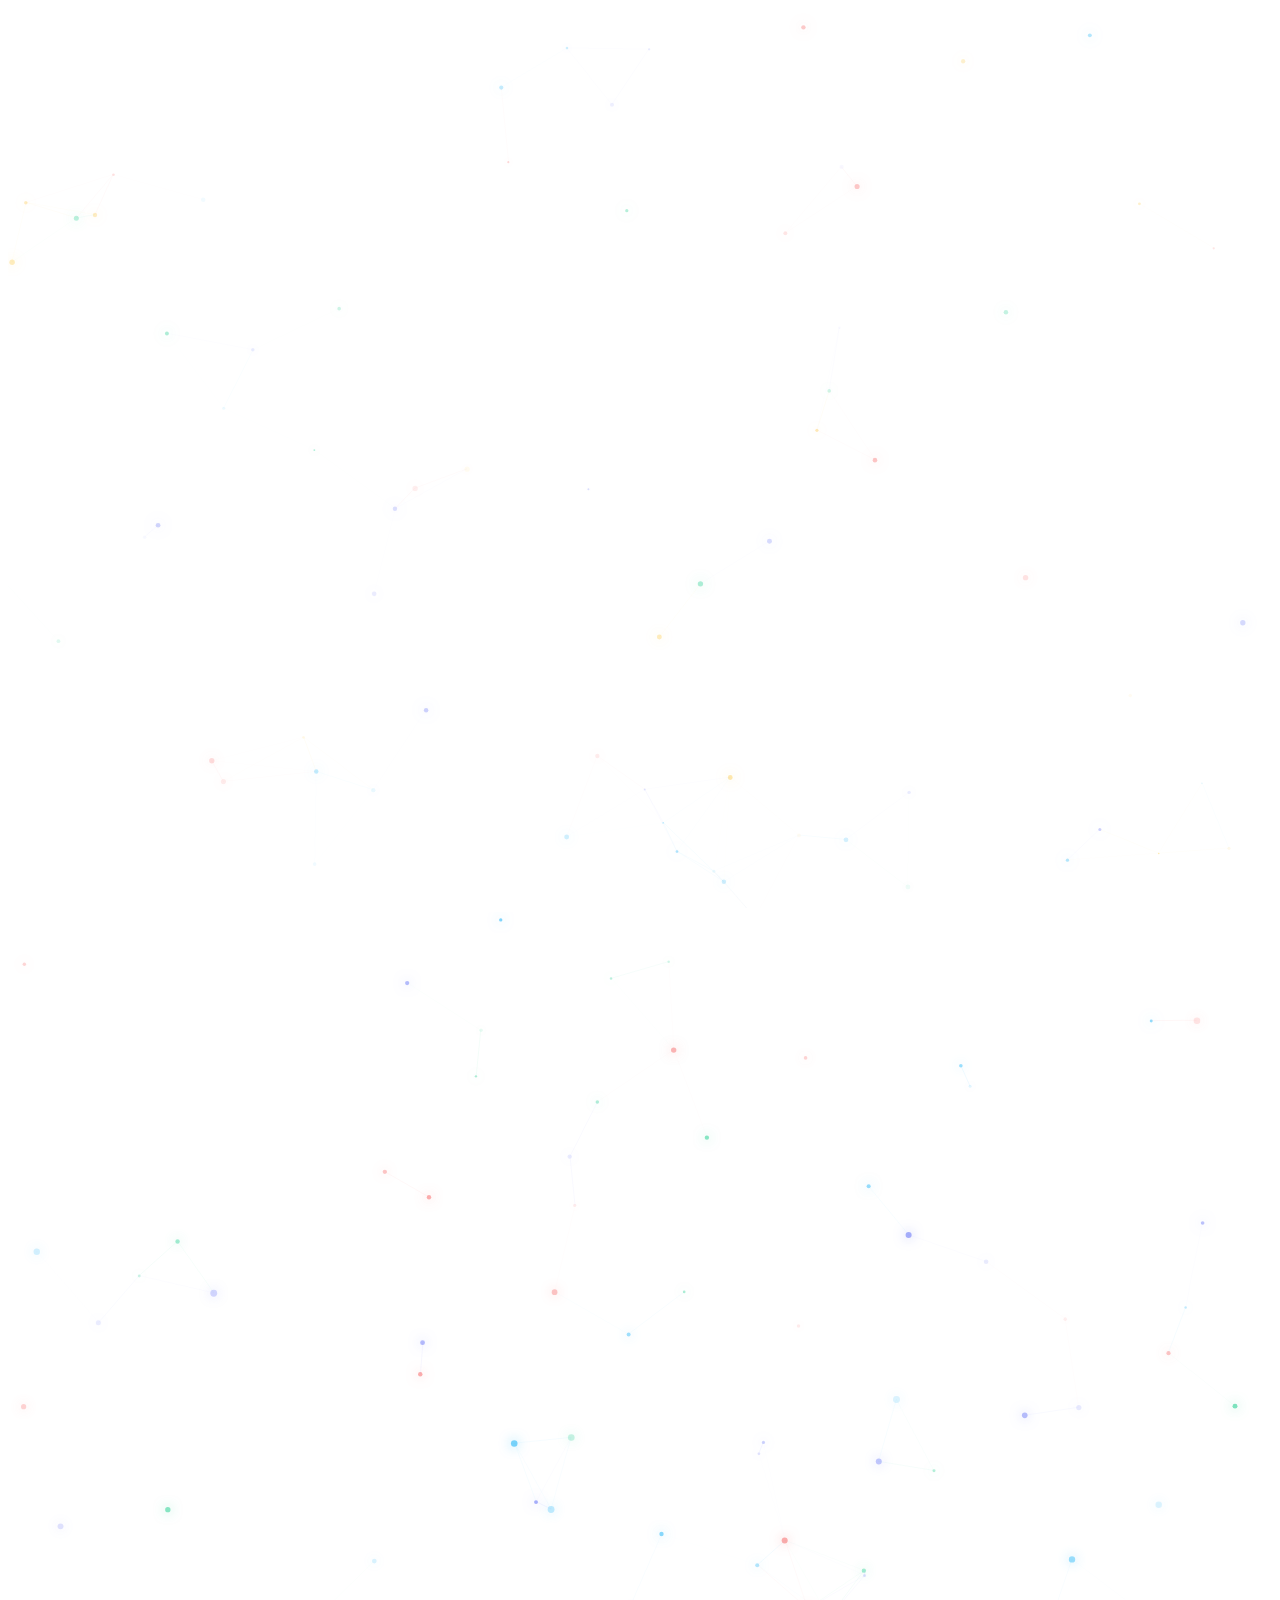
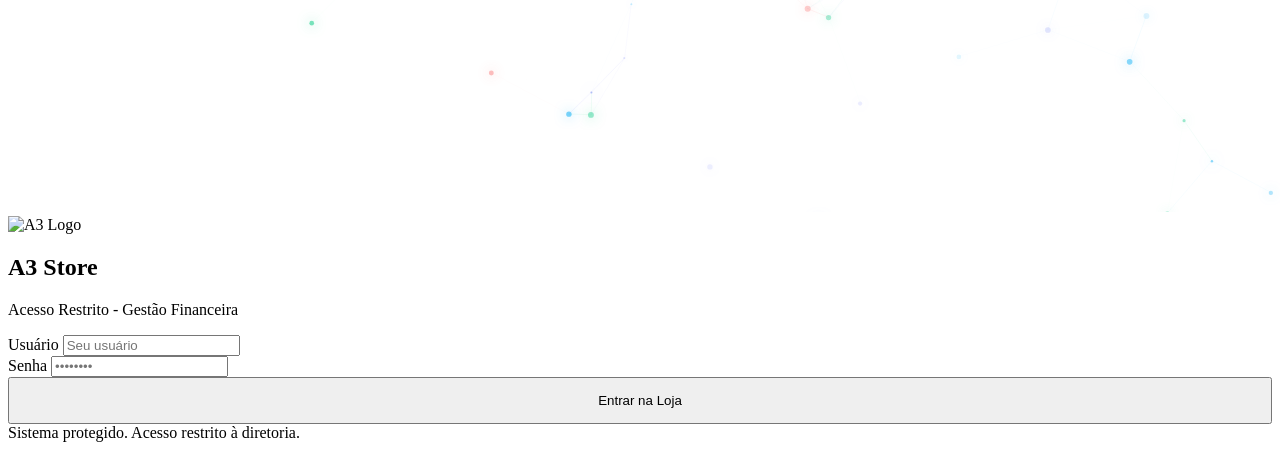
==== src/main/resources/static/index.html @ 86227723 "Melhorias V1" ====
<!DOCTYPE html>
<html lang="pt-BR">

<head>
  <meta charset="UTF-8">
  <meta name="viewport" content="width=device-width, initial-scale=1.0">
  <title>Gestão Financeira - A3</title>
  <meta name="description" content="Sistema de gestão financeira, relatórios e visão de infraestrutura">
  <link rel="stylesheet" href="/style.css?v=20260415-6">
  <link rel="icon"
    href="data:image/svg+xml,%3Csvg xmlns='http://www.w3.org/2000/svg' viewBox='0 0 32 32'%3E%3Crect width='32' height='32' rx='8' fill='%236366f1'/%3E%3Ctext x='16' y='21' font-size='13' text-anchor='middle' fill='white' font-family='Arial'%3EA3%3C/text%3E%3C/svg%3E">
  <script src="https://cdn.jsdelivr.net/npm/chart.js"></script>
</head>

<body>

  <!-- Canvas de fundo global - aparece em TODAS as telas -->
  <canvas id="global-bg-canvas"></canvas>

  <script>
    if (sessionStorage.getItem('authA3') !== 'true') {
      document.write('<style>#secure-app { display: none !important; }</style>');
    } else {
      document.write('<style>#login-screen { display: none !important; }</style>');
    }
  </script>

  <!-- TELA DE LOGIN DA LOJA -->
  <div class="login-wrapper" id="login-screen">
    <canvas id="login-bg-canvas"></canvas>
    <div class="login-card">
      <div class="login-logo">
        <img src="/logo.png" class="logo-img-large" alt="A3 Logo">
        <h2>A3 Store</h2>
        <p>Acesso Restrito - Gestão Financeira</p>
      </div>

      <form class="login-form" onsubmit="event.preventDefault(); handleLogin();">
        <div class="form-group">
          <label class="form-label">Usuário</label>
          <input type="text" id="login-user" class="form-input" placeholder="Seu usuário" required>
        </div>
        <div class="form-group">
          <label class="form-label">Senha</label>
          <input type="password" id="login-pass" class="form-input" placeholder="••••••••" required>
        </div>
        <div class="login-error" id="login-error"
          style="display:none; color: var(--accent-danger); font-size: 13px; font-weight: 600; text-align: center; margin-bottom: 16px;">
          Credenciais inválidas! Verifique os dados de acesso.
        </div>
        <button type="submit" class="btn btn-primary"
          style="width: 100%; justify-content: center; padding: 14px;">Entrar na Loja</button>
      </form>

      <div class="login-footer">Sistema protegido. Acesso restrito à diretoria.</div>
    </div>
  </div>

  <script>
    (function () {
      const canvas = document.getElementById('login-bg-canvas');
      if (!canvas) return;
      const ctx = canvas.getContext('2d');
      let W, H, particles = [], animId;

      function resize() {
        W = canvas.width = window.innerWidth;
        H = canvas.height = window.innerHeight;
      }

      const COLORS = ['#38BDF8', '#818CF8', '#34D399', '#F87171'];
      const COUNT = 80;

      function rand(min, max) { return Math.random() * (max - min) + min; }

      function createParticle() {
        return {
          x: rand(0, W), y: rand(0, H),
          r: rand(1, 3.5),
          vx: rand(-0.4, 0.4), vy: rand(-0.5, -0.1),
          alpha: rand(0.1, 0.7),
          color: COLORS[Math.floor(Math.random() * COLORS.length)]
        };
      }

      function init() {
        resize();
        particles = Array.from({ length: COUNT }, createParticle);
      }

      function draw() {
        ctx.clearRect(0, 0, W, H);
        particles.forEach(p => {
          ctx.save();
          ctx.globalAlpha = p.alpha;
          ctx.fillStyle = p.color;
          ctx.shadowBlur = 12;
          ctx.shadowColor = p.color;
          ctx.beginPath();
          ctx.arc(p.x, p.y, p.r, 0, Math.PI * 2);
          ctx.fill();
          ctx.restore();

          p.x += p.vx;
          p.y += p.vy;

          // Wrap around
          if (p.y < -10) { p.y = H + 10; p.x = rand(0, W); }
          if (p.x < -10) p.x = W + 10;
          if (p.x > W + 10) p.x = -10;
        });

        // Draw subtle connecting lines between close particles
        for (let i = 0; i < particles.length; i++) {
          for (let j = i + 1; j < particles.length; j++) {
            const dx = particles[i].x - particles[j].x;
            const dy = particles[i].y - particles[j].y;
            const dist = Math.sqrt(dx * dx + dy * dy);
            if (dist < 110) {
              ctx.save();
              ctx.globalAlpha = (1 - dist / 110) * 0.12;
              ctx.strokeStyle = particles[i].color;
              ctx.lineWidth = 0.8;
              ctx.beginPath();
              ctx.moveTo(particles[i].x, particles[i].y);
              ctx.lineTo(particles[j].x, particles[j].y);
              ctx.stroke();
              ctx.restore();
            }
          }
        }

        animId = requestAnimationFrame(draw);
      }

      init();
      draw();
      window.addEventListener('resize', () => { resize(); });

      // Stop animation when login screen hides
      window.addEventListener('authSuccess', () => cancelAnimationFrame(animId));
    })();
  </script>

  <div id="secure-app">
    <div class="app-layout">
      <header class="top-nav" id="sidebar">
        <div class="nav-container">
          <div class="top-brand">
            <img src="/logo.png" class="logo-img" alt="A3 Logo">
            <div class="brand-text">
              <div class="logo-text">Gestão Financeira</div>
              <div class="logo-sub">Painel Executivo</div>
            </div>
          </div>

          <nav class="top-menu">
            <div class="nav-item active" data-page="dashboard" onclick="navigateTo('dashboard')">
              Dashboard
            </div>
            <div class="nav-item" data-page="produtos" onclick="navigateTo('produtos')">
              Produtos
            </div>
            <div class="nav-item" data-page="movimentacoes" onclick="navigateTo('movimentacoes')">
              Movimentações
            </div>
            <div class="nav-item" data-page="relatorios" onclick="navigateTo('relatorios')">
              Relatórios
            </div>
            <div class="nav-item" data-page="historico" onclick="navigateTo('historico')">
              Histórico
            </div>
            <div class="nav-item" id="nav-usuarios" data-page="usuarios" onclick="navigateTo('usuarios')"
              style="display: none;">
              Usuários
            </div>
            <div class="nav-item" data-page="infraestrutura" onclick="navigateTo('infraestrutura')">
              Ferramentas do Desenvolvedor
            </div>
          </nav>

          <div class="top-actions">
            <div id="status-indicator" onclick="checkSystemHealth()" title="Conectado">
              <div class="status-pulse" id="status-dot"></div>
            </div>
            <span class="badge badge-neutral" id="current-user-badge" style="display:none;"></span>
            <button class="btn btn-ghost btn-sm" onclick="handleLogout()" title="Sair do Sistema"
              style="font-size: 14px; font-weight: 600; padding: 6px 14px;">Sair</button>
            <button class="mobile-menu-btn" id="mobile-menu-btn" onclick="toggleSidebar()">
              &#9776;
            </button>
          </div>
        </div>
      </header>

      <div class="sidebar-backdrop" id="sidebar-backdrop" onclick="closeSidebar()"></div>

      <main class="main-content">

        <section class="page active" id="page-dashboard">
          <div class="page-header">
            <div>
              <h1 class="page-title">Dashboard</h1>
              <p class="page-subtitle">Visão geral do sistema financeiro</p>
            </div>
            <button class="btn btn-ghost" onclick="loadDashboard()">Atualizar</button>
          </div>

          <div class="kpi-grid" id="kpi-grid">
            <div class="loading-overlay">
              <div class="spinner"></div> Carregando resumo...
            </div>
          </div>

          <div class="chart-container-row">
            <div class="chart-card line-chart-card">
              <h3>Evolução Financeira</h3>
              <div class="canvas-wrapper clickable">
                <canvas id="financialChart"></canvas>
              </div>
            </div>
            <div class="chart-card doughnut-chart-card">
              <h3>Balanço Atual</h3>
              <div class="canvas-wrapper clickable">
                <canvas id="balanceChart"></canvas>
              </div>
            </div>
          </div>
        </section>

        <section class="page" id="page-produtos">
          <div class="page-header">
            <div>
              <h1 class="page-title">Produtos</h1>
              <p class="page-subtitle">Gerencie seu catálogo de produtos</p>
            </div>
            <button class="btn btn-primary" id="btn-novo-produto" onclick="openProdutoModal()">Novo Produto</button>
          </div>

          <div class="card">
            <div class="card-header">
              <span class="card-title">Lista de Produtos</span>
              <span id="produtos-count" class="badge badge-neutral">0 itens</span>
            </div>
            <div class="table-wrapper">
              <table>
                <thead>
                  <tr>
                    <th>ID</th>
                    <th>Nome</th>
                    <th>Categoria</th>
                    <th>Custo</th>
                    <th>Preço</th>
                    <th>Estoque</th>
                    <th>Status</th>
                    <th style="text-align:right">Ações</th>
                  </tr>
                </thead>
                <tbody id="produtos-tbody">
                  <tr>
                    <td colspan="8">
                      <div class="loading-overlay">
                        <div class="spinner"></div> Carregando...
                      </div>
                    </td>
                  </tr>
                </tbody>
              </table>
            </div>
          </div>
        </section>

        <section class="page" id="page-movimentacoes">
          <div class="page-header">
            <div>
              <h1 class="page-title">Movimentações Financeiras</h1>
              <p class="page-subtitle">Controle de entradas e saídas.</p>
            </div>
            <button class="btn btn-primary" id="btn-nova-movimentacao" onclick="openMovimentacaoModal()">Nova
              Movimentação</button>
          </div>

          <div class="card">
            <div class="card-header">
              <span class="card-title">Feed de Movimentações</span>
              <span id="movimentacoes-count" class="badge badge-neutral" style="margin-left: auto;">0 itens</span>
            </div>
            <div class="card-body" style="padding: 24px;">
              <div class="timeline" id="movimentacoes-tbody">
                <div class="loading-overlay">
                  <div class="spinner"></div> Carregando...
                </div>
              </div>
            </div>
          </div>
        </section>

        <section class="page" id="page-relatorios">
          <div class="page-header">
            <div>
              <h1 class="page-title">Relatórios</h1>
              <p class="page-subtitle">Análises financeiras e de produtos</p>
            </div>
          </div>

          <div class="report-section">
            <div class="filter-bar">
              <div class="form-group">
                <label class="form-label">Data Início</label>
                <input type="date" id="rel-data-inicio" class="form-input">
              </div>
              <div class="form-group">
                <label class="form-label">Data Fim</label>
                <input type="date" id="rel-data-fim" class="form-input">
              </div>
              <button class="btn btn-primary" onclick="loadRelatorioFinanceiro()">Gerar Relatório Financeiro</button>
            </div>

            <div id="relatorio-financeiro-content"></div>
          </div>

          <div class="report-section">
            <div class="card">
              <div class="card-header">
                <span class="card-title">Relatório de Produtos</span>
                <button class="btn btn-ghost btn-sm" onclick="loadRelatorioProdutos()">Atualizar</button>
              </div>
              <div class="card-body" id="relatorio-produtos-content">
                <div class="loading-overlay">
                  <div class="spinner"></div> Clique em atualizar para gerar
                </div>
              </div>
            </div>
          </div>
        </section>

        <section class="page" id="page-historico">
          <div class="page-header">
            <div>
              <h1 class="page-title">Histórico &amp; Logs</h1>
              <p class="page-subtitle">Rastreabilidade de ações e erros do sistema</p>
            </div>
            <button class="btn btn-ghost" onclick="loadHistorico()">Atualizar</button>
          </div>

          <div class="tabs-container" style="margin-bottom: 20px; display: flex; gap: 10px;">
            <button class="btn btn-primary" id="btn-tab-timeline" onclick="switchHistoricoTab('timeline')">Timeline de
              Movimentações</button>
            <button class="btn btn-ghost" id="btn-tab-logs" onclick="switchHistoricoTab('logs')">Console de
              Logs</button>
          </div>

          <div id="view-timeline" class="card" style="display: block;">
            <div class="card-header">
              <span class="card-title">Linha do Tempo</span>
              <button class="btn btn-ghost btn-sm" onclick="clearTimeline()">Limpar Timeline</button>
            </div>
            <div class="card-body">
              <div class="timeline" id="historico-timeline">
                <div class="loading-overlay">
                  <div class="spinner"></div> Carregando histórico...
                </div>
              </div>
            </div>
          </div>

          <div id="view-logs" class="card" style="display: none;">
            <div class="card-header">
              <span class="card-title">Monitoramento de Erros</span>
              <button class="btn btn-ghost btn-sm" onclick="clearLogs()">Limpar Console</button>
            </div>
            <div class="card-body" style="padding: 0;">
              <div class="log-console" id="log-console">
                <div class="log-entry info">Sistema iniciado... Monitorando erros.</div>
              </div>
            </div>
          </div>
        </section>

        <section class="page" id="page-usuarios">
          <div class="page-header">
            <div>
              <h1 class="page-title">Usuários</h1>
              <p class="page-subtitle">Crie acessos e ajuste permissões do sistema</p>
            </div>
            <button class="btn btn-primary" id="btn-novo-usuario" onclick="openUsuarioModal()">Novo Usuário</button>
          </div>

          <div class="card">
            <div class="card-header">
              <span class="card-title">Usuários do Sistema</span>
              <span id="usuarios-count" class="badge badge-neutral">0 itens</span>
            </div>
            <div class="table-wrapper">
              <table>
                <thead>
                  <tr>
                    <th>ID</th>
                    <th>Nome</th>
                    <th>Username</th>
                    <th>Perfil</th>
                    <th>Status</th>
                    <th>Criado em</th>
                    <th style="text-align:right">Ações</th>
                  </tr>
                </thead>
                <tbody id="usuarios-tbody">
                  <tr>
                    <td colspan="7">
                      <div class="loading-overlay">
                        <div class="spinner"></div> Carregando...
                      </div>
                    </td>
                  </tr>
                </tbody>
              </table>
            </div>
          </div>
        </section>

        <section class="page" id="page-infraestrutura">
          <div class="page-header">
            <div>
              <h1 class="page-title">Ferramentas do Desenvolvedor</h1>
              <p class="page-subtitle">Stack da aplicação, conexões, banco e endpoints publicados</p>
            </div>
            <button class="btn btn-ghost" onclick="loadInfraestrutura()">Atualizar</button>
          </div>

          <div id="infraestrutura-content">
            <div class="loading-overlay">
              <div class="spinner"></div> Carregando infraestrutura...
            </div>
          </div>
        </section>
      </main>
    </div>

    <div class="modal-overlay" id="modal-overlay" onclick="closeModal(event)">
      <div class="modal" onclick="event.stopPropagation()">
        <div class="modal-header">
          <h2 class="modal-title" id="modal-title">Modal</h2>
          <button class="modal-close" onclick="closeModal()">&times;</button>
        </div>
        <div class="modal-body" id="modal-body"></div>
        <div class="modal-footer" id="modal-footer"></div>
      </div>
    </div>

    <div class="toast-container" id="toast-container"></div>

  </div> <!-- Fechamento da secure-app -->

  <script src="/app.js?v=20260415-4"></script>
  <script>
    (function () {
      const canvas = document.getElementById('global-bg-canvas');
      if (!canvas) return;
      const ctx = canvas.getContext('2d');
      let W, H, particles = [];

      function resize() {
        W = canvas.width = window.innerWidth;
        H = canvas.height = window.innerHeight;
      }

      const COLORS = ['#38BDF8', '#818CF8', '#34D399', '#F87171', '#FBBF24'];
      const COUNT = 70;
      function rand(a, b) { return Math.random() * (b - a) + a; }

      function createParticle() {
        return {
          x: rand(0, W), y: rand(0, H),
          r: rand(0.8, 2.8),
          vx: rand(-0.3, 0.3), vy: rand(-0.4, -0.1),
          alpha: rand(0.05, 0.4),
          color: COLORS[Math.floor(Math.random() * COLORS.length)]
        };
      }

      function draw() {
        ctx.clearRect(0, 0, W, H);
        particles.forEach(p => {
          ctx.save();
          ctx.globalAlpha = p.alpha;
          ctx.fillStyle = p.color;
          ctx.shadowBlur = 14;
          ctx.shadowColor = p.color;
          ctx.beginPath();
          ctx.arc(p.x, p.y, p.r, 0, Math.PI * 2);
          ctx.fill();
          ctx.restore();

          p.x += p.vx; p.y += p.vy;
          if (p.y < -10) { p.y = H + 10; p.x = rand(0, W); }
          if (p.x < -10) p.x = W + 10;
          if (p.x > W + 10) p.x = -10;
        });

        for (let i = 0; i < particles.length; i++) {
          for (let j = i + 1; j < particles.length; j++) {
            const dx = particles[i].x - particles[j].x;
            const dy = particles[i].y - particles[j].y;
            const d = Math.sqrt(dx * dx + dy * dy);
            if (d < 120) {
              ctx.save();
              ctx.globalAlpha = (1 - d / 120) * 0.08;
              ctx.strokeStyle = particles[i].color;
              ctx.lineWidth = 0.7;
              ctx.beginPath();
              ctx.moveTo(particles[i].x, particles[i].y);
              ctx.lineTo(particles[j].x, particles[j].y);
              ctx.stroke();
              ctx.restore();
            }
          }
        }
        requestAnimationFrame(draw);
      }

      resize();
      particles = Array.from({ length: COUNT }, createParticle);
      draw();
      window.addEventListener('resize', resize);
    })();
  </script>
</body>

</html>
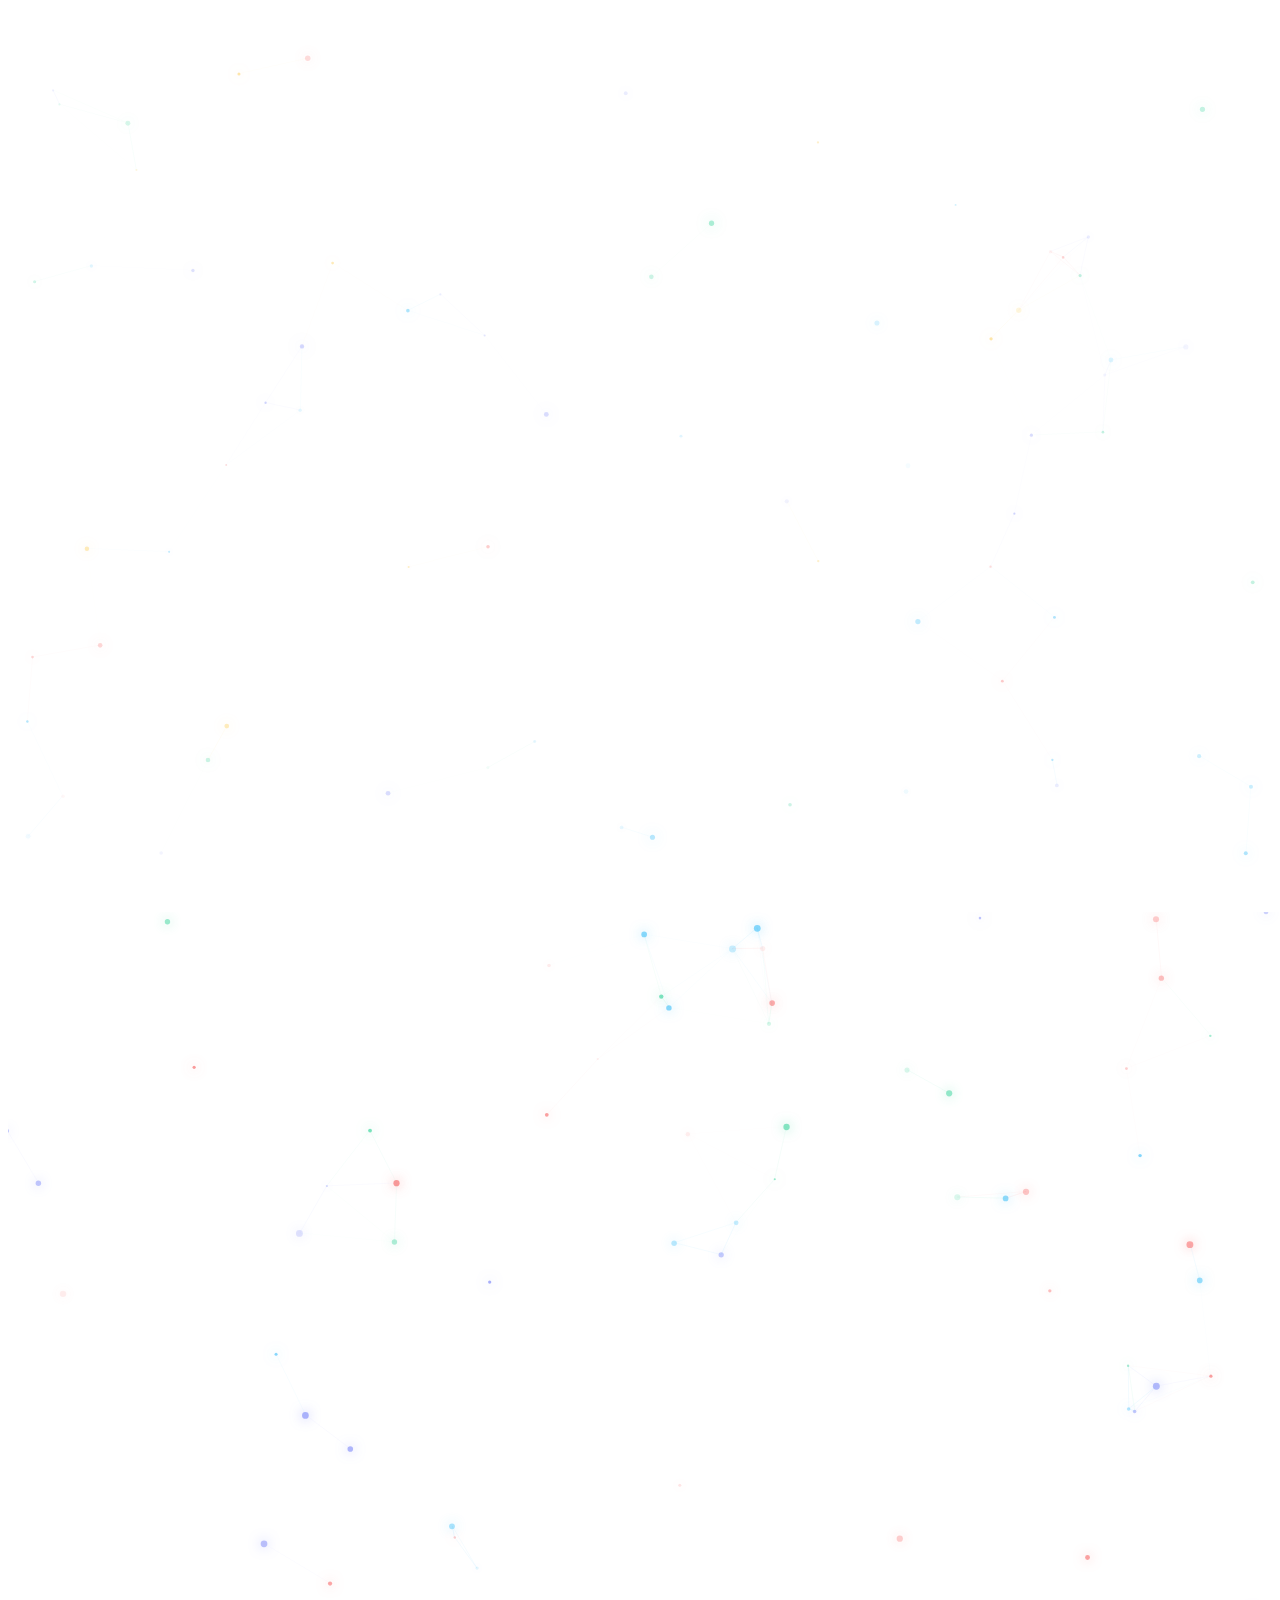
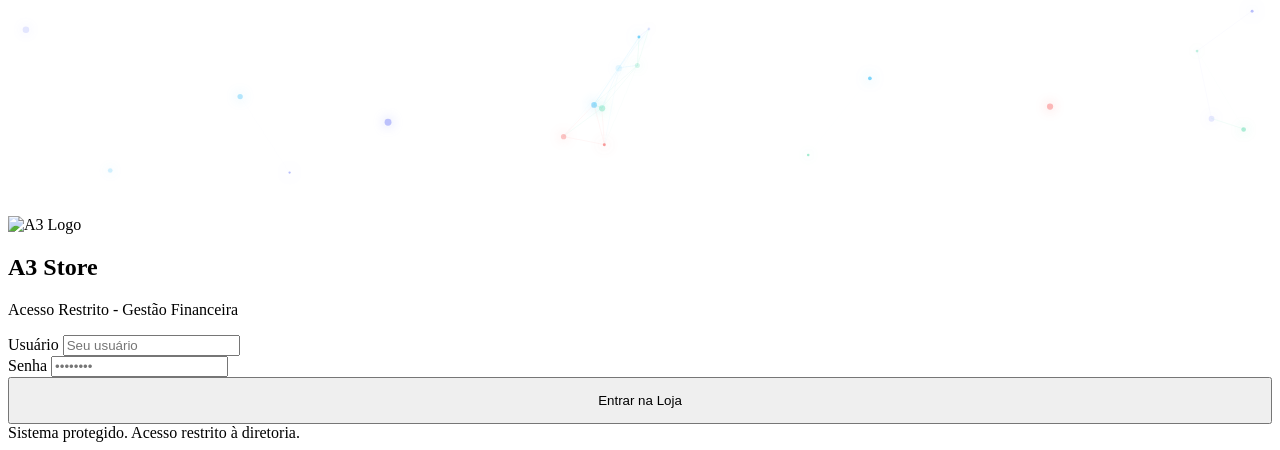
==== commit 9a73fa69: "Merge main into Autenticação-com-Supabase, prioritizing main's frontend changes" ====
--- a/src/main/resources/static/index.html
+++ b/src/main/resources/static/index.html
@@ -167,12 +167,11 @@
             <div class="nav-item" data-page="relatorios" onclick="navigateTo('relatorios')">
               Relatórios
             </div>
+            <div class="nav-item" data-page="usuarios" onclick="navigateTo('usuarios')">
+              Usuários
+            </div>
             <div class="nav-item" data-page="historico" onclick="navigateTo('historico')">
               Histórico
-            </div>
-            <div class="nav-item" id="nav-usuarios" data-page="usuarios" onclick="navigateTo('usuarios')"
-              style="display: none;">
-              Usuários
             </div>
             <div class="nav-item" data-page="infraestrutura" onclick="navigateTo('infraestrutura')">
               Ferramentas do Desenvolvedor
@@ -183,7 +182,6 @@
             <div id="status-indicator" onclick="checkSystemHealth()" title="Conectado">
               <div class="status-pulse" id="status-dot"></div>
             </div>
-            <span class="badge badge-neutral" id="current-user-badge" style="display:none;"></span>
             <button class="btn btn-ghost btn-sm" onclick="handleLogout()" title="Sair do Sistema"
               style="font-size: 14px; font-weight: 600; padding: 6px 14px;">Sair</button>
             <button class="mobile-menu-btn" id="mobile-menu-btn" onclick="toggleSidebar()">
@@ -234,7 +232,7 @@
               <h1 class="page-title">Produtos</h1>
               <p class="page-subtitle">Gerencie seu catálogo de produtos</p>
             </div>
-            <button class="btn btn-primary" id="btn-novo-produto" onclick="openProdutoModal()">Novo Produto</button>
+            <button class="btn btn-primary" onclick="openProdutoModal()">Novo Produto</button>
           </div>
 
           <div class="card">
@@ -276,8 +274,7 @@
               <h1 class="page-title">Movimentações Financeiras</h1>
               <p class="page-subtitle">Controle de entradas e saídas.</p>
             </div>
-            <button class="btn btn-primary" id="btn-nova-movimentacao" onclick="openMovimentacaoModal()">Nova
-              Movimentação</button>
+            <button class="btn btn-primary" onclick="openMovimentacaoModal()">Nova Movimentação</button>
           </div>
 
           <div class="card">
@@ -334,6 +331,60 @@
           </div>
         </section>
 
+        <section class="page" id="page-usuarios">
+  <div class="page-header">
+    <div>
+      <h1 class="page-title">Usuários</h1>
+      <p class="page-subtitle">Cadastro e gerenciamento de funcionários (somente admin)</p>
+    </div>
+    <button class="btn btn-ghost" onclick="loadUsuarios()">Atualizar</button>
+  </div>
+
+  <div class="grid-2">
+    <div class="card">
+      <div class="card-header">
+        <div class="card-title">Criar novo usuário</div>
+        <div class="card-subtitle">Apenas funcionários (sem acesso a Infraestrutura e Histórico)</div>
+      </div>
+
+      <form class="form" onsubmit="event.preventDefault(); handleCreateUser();">
+        <div class="form-row">
+          <div class="form-group">
+            <label class="form-label">Usuário</label>
+            <input class="form-input" id="new-user-username" type="text" placeholder="ex: funcionario02" required>
+          </div>
+          <div class="form-group">
+            <label class="form-label">Senha</label>
+            <input class="form-input" id="new-user-password" type="password" placeholder="••••••••" required>
+          </div>
+        </div>
+
+        <div class="form-group">
+          <label class="form-label">Nome (opcional)</label>
+          <input class="form-input" id="new-user-name" type="text" placeholder="Nome do funcionário">
+        </div>
+
+        <div class="form-actions">
+          <button type="submit" class="btn btn-primary">Criar usuário</button>
+        </div>
+      </form>
+    </div>
+
+    <div class="card">
+      <div class="card-header">
+        <div class="card-title">Lista de usuários</div>
+        <div class="card-subtitle">Usuários cadastrados no front (localStorage)</div>
+      </div>
+
+      <div id="usuarios-list" class="user-list">
+        <div class="loading-overlay">
+          <div class="spinner"></div> Carregando usuários...
+        </div>
+      </div>
+    </div>
+  </div>
+</section>
+
         <section class="page" id="page-historico">
           <div class="page-header">
             <div>
@@ -373,47 +424,6 @@
               <div class="log-console" id="log-console">
                 <div class="log-entry info">Sistema iniciado... Monitorando erros.</div>
               </div>
-            </div>
-          </div>
-        </section>
-
-        <section class="page" id="page-usuarios">
-          <div class="page-header">
-            <div>
-              <h1 class="page-title">Usuários</h1>
-              <p class="page-subtitle">Crie acessos e ajuste permissões do sistema</p>
-            </div>
-            <button class="btn btn-primary" id="btn-novo-usuario" onclick="openUsuarioModal()">Novo Usuário</button>
-          </div>
-
-          <div class="card">
-            <div class="card-header">
-              <span class="card-title">Usuários do Sistema</span>
-              <span id="usuarios-count" class="badge badge-neutral">0 itens</span>
-            </div>
-            <div class="table-wrapper">
-              <table>
-                <thead>
-                  <tr>
-                    <th>ID</th>
-                    <th>Nome</th>
-                    <th>Username</th>
-                    <th>Perfil</th>
-                    <th>Status</th>
-                    <th>Criado em</th>
-                    <th style="text-align:right">Ações</th>
-                  </tr>
-                </thead>
-                <tbody id="usuarios-tbody">
-                  <tr>
-                    <td colspan="7">
-                      <div class="loading-overlay">
-                        <div class="spinner"></div> Carregando...
-                      </div>
-                    </td>
-                  </tr>
-                </tbody>
-              </table>
             </div>
           </div>
         </section>
@@ -526,4 +536,4 @@
   </script>
 </body>
 
-</html>
+</html>
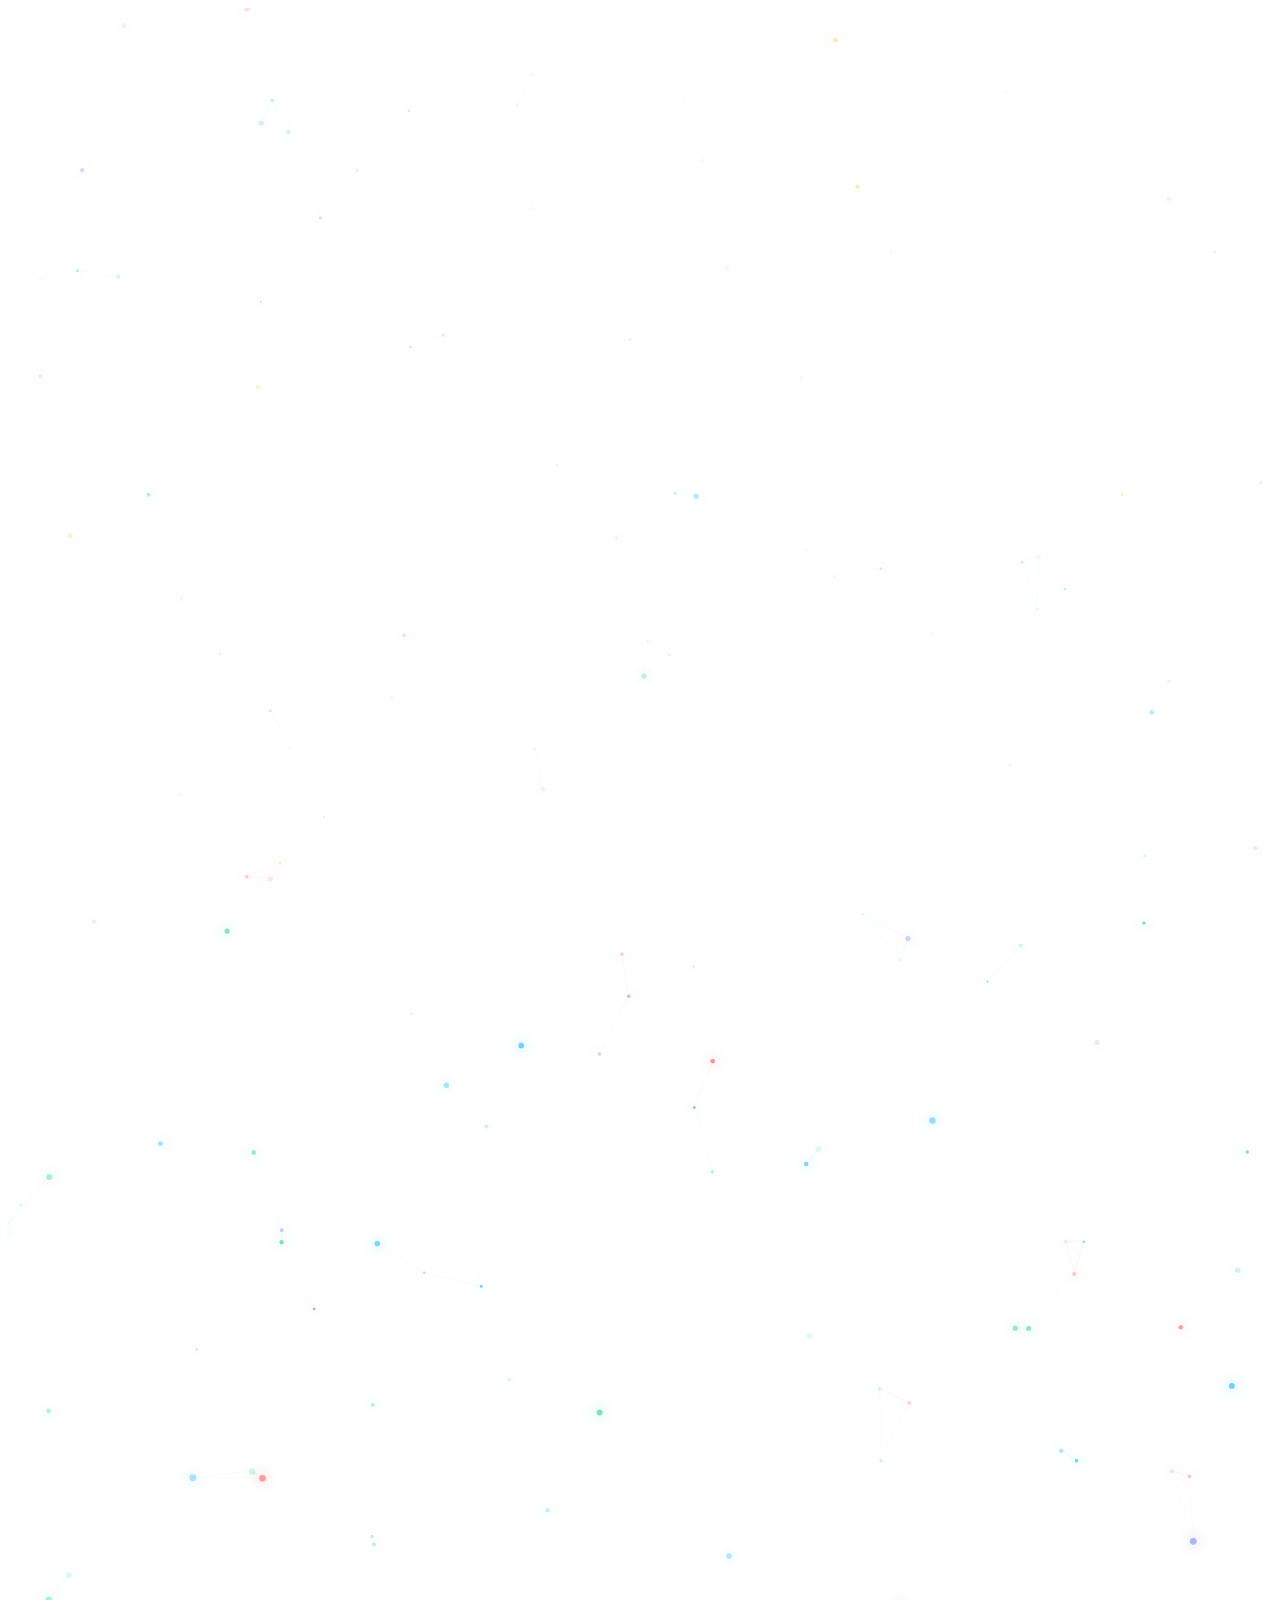
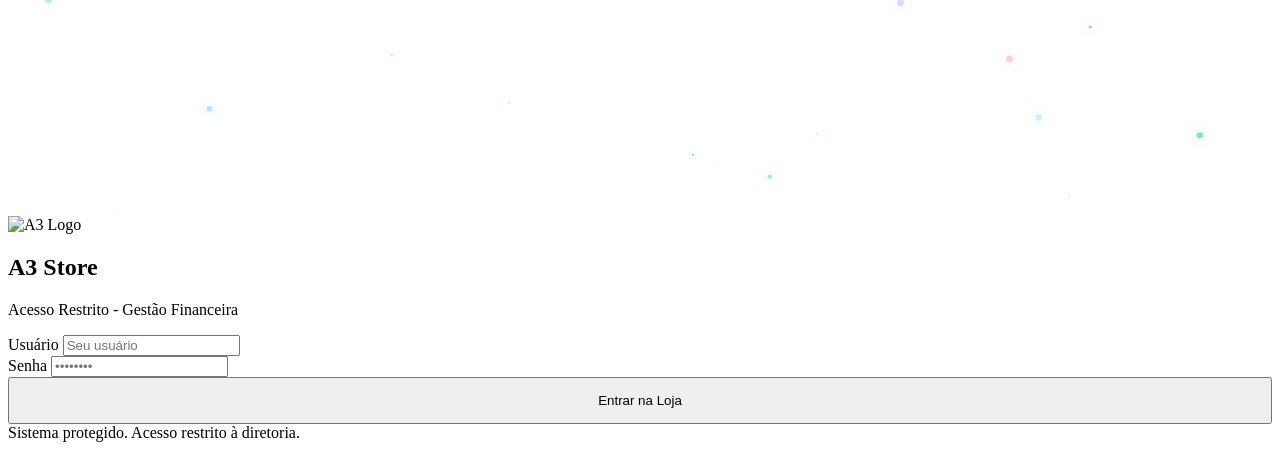
==== commit fe91197b: "Melhorias-V2" ====
--- a/src/main/resources/static/index.html
+++ b/src/main/resources/static/index.html
@@ -335,7 +335,7 @@
   <div class="page-header">
     <div>
       <h1 class="page-title">Usuários</h1>
-      <p class="page-subtitle">Cadastro e gerenciamento de funcionários (somente admin)</p>
+      <p class="page-subtitle">Cadastro e gerenciamento de usuários (somente superusuário)</p>
     </div>
     <button class="btn btn-ghost" onclick="loadUsuarios()">Atualizar</button>
   </div>
@@ -344,7 +344,7 @@
     <div class="card">
       <div class="card-header">
         <div class="card-title">Criar novo usuário</div>
-        <div class="card-subtitle">Apenas funcionários (sem acesso a Infraestrutura e Histórico)</div>
+        <div class="card-subtitle">Defina o perfil e o nível de acesso de cada usuário</div>
       </div>
 
       <form class="form" onsubmit="event.preventDefault(); handleCreateUser();">
@@ -364,6 +364,15 @@
           <input class="form-input" id="new-user-name" type="text" placeholder="Nome do funcionário">
         </div>
 
+        <div class="form-group">
+          <label class="form-label">Perfil</label>
+          <select class="form-select" id="new-user-profile" required>
+            <option value="USER">Vendedor - gerencia próprias vendas</option>
+            <option value="ADMIN">Administrador - gerencia dados</option>
+            <option value="SUPERUSER">Superusuário - gerencia usuários</option>
+          </select>
+        </div>
+
         <div class="form-actions">
           <button type="submit" class="btn btn-primary">Criar usuário</button>
         </div>
@@ -373,7 +382,7 @@
     <div class="card">
       <div class="card-header">
         <div class="card-title">Lista de usuários</div>
-        <div class="card-subtitle">Usuários cadastrados no front (localStorage)</div>
+        <div class="card-subtitle">Usuários cadastrados no banco do Supabase</div>
       </div>
 
       <div id="usuarios-list" class="user-list">
@@ -536,4 +545,4 @@
   </script>
 </body>
 
-</html>+</html>
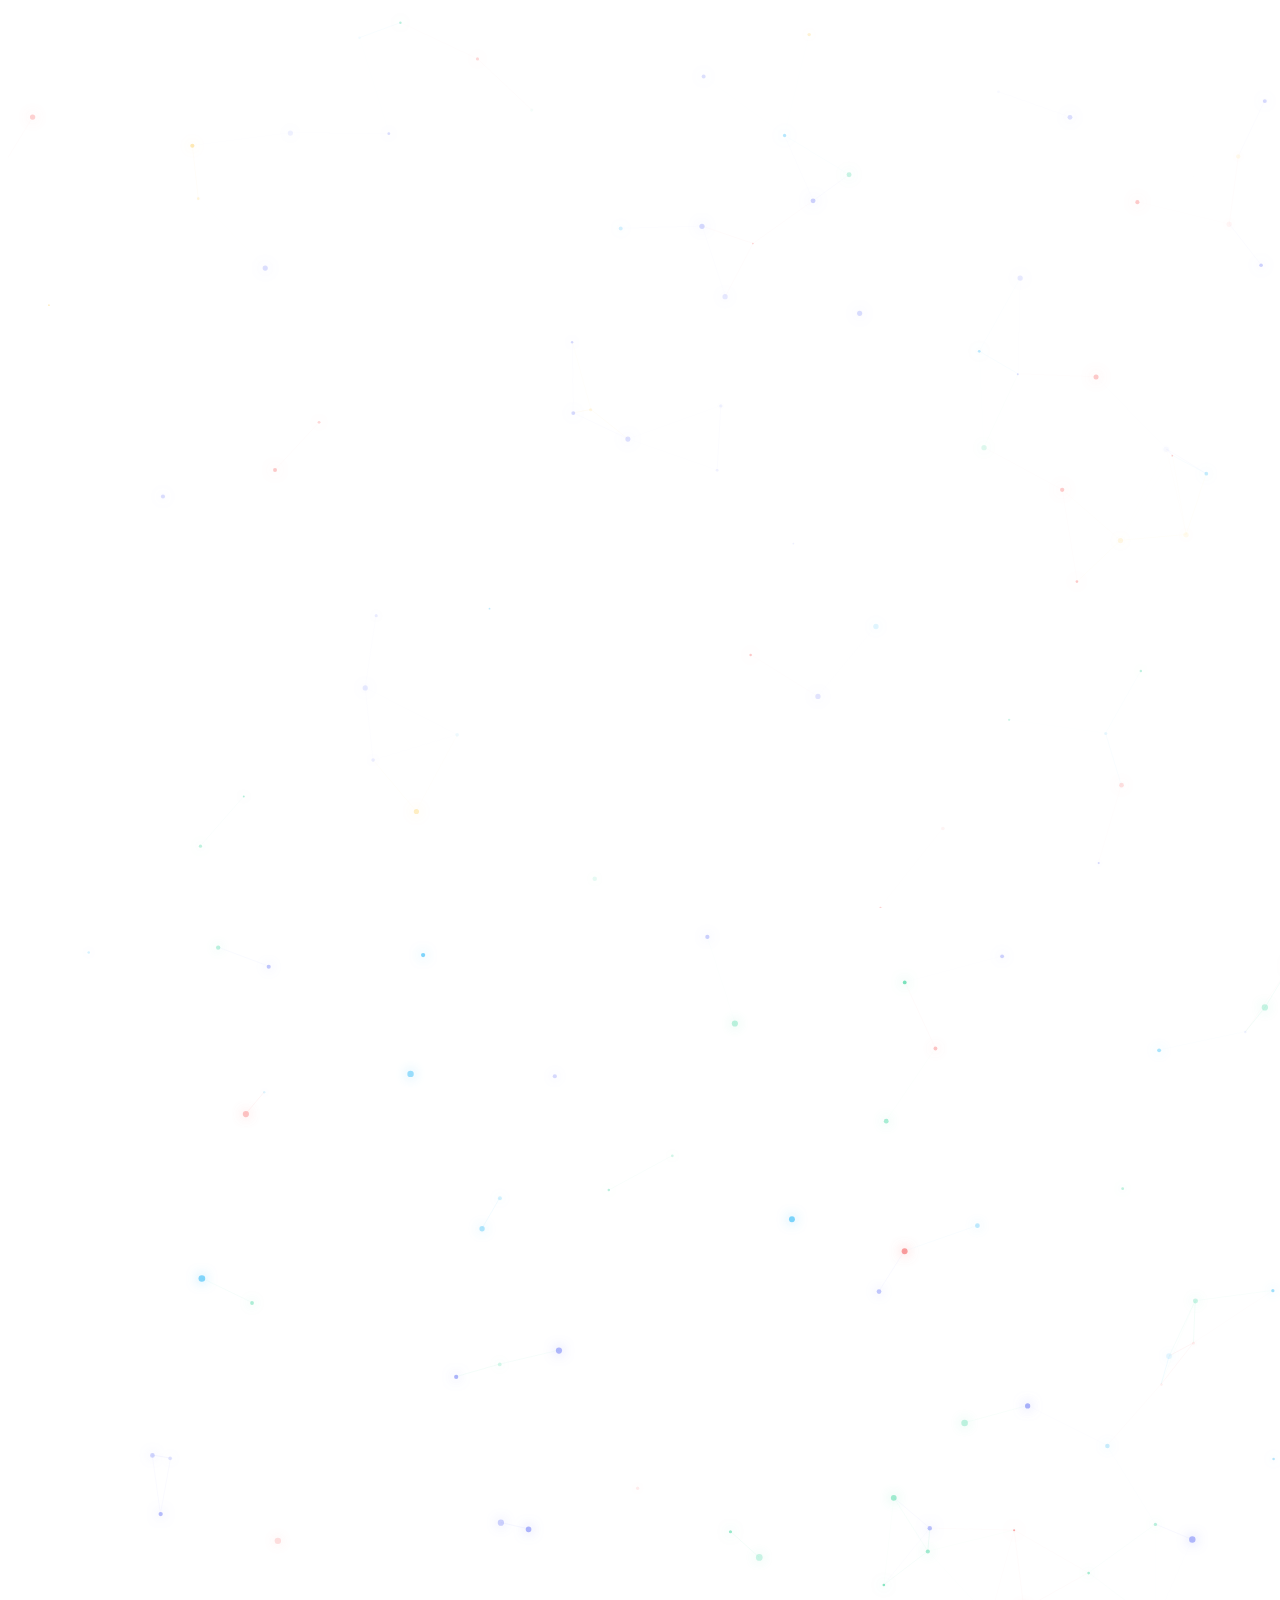
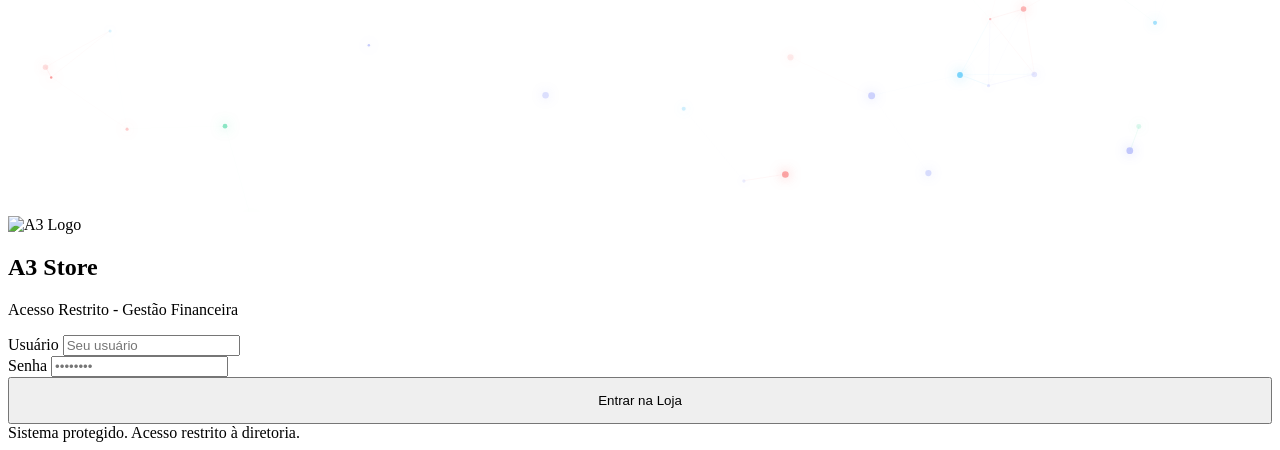
==== commit 45aeca6b: "Melhorias-V3" ====
--- a/src/main/resources/static/index.html
+++ b/src/main/resources/static/index.html
@@ -161,6 +161,9 @@
             <div class="nav-item" data-page="produtos" onclick="navigateTo('produtos')">
               Produtos
             </div>
+            <div class="nav-item" data-page="clientes" onclick="navigateTo('clientes')">
+              Clientes
+            </div>
             <div class="nav-item" data-page="movimentacoes" onclick="navigateTo('movimentacoes')">
               Movimentações
             </div>
@@ -182,6 +185,8 @@
             <div id="status-indicator" onclick="checkSystemHealth()" title="Conectado">
               <div class="status-pulse" id="status-dot"></div>
             </div>
+            <button class="btn btn-ghost btn-sm" onclick="openChangePasswordModal()" title="Trocar Minha Senha"
+              style="font-size: 14px; font-weight: 600; padding: 6px 14px; margin-right: 4px;">Trocar Senha</button>
             <button class="btn btn-ghost btn-sm" onclick="handleLogout()" title="Sair do Sistema"
               style="font-size: 14px; font-weight: 600; padding: 6px 14px;">Sair</button>
             <button class="mobile-menu-btn" id="mobile-menu-btn" onclick="toggleSidebar()">
@@ -292,6 +297,39 @@
           </div>
         </section>
 
+        <section class="page" id="page-clientes">
+          <div class="page-header">
+            <div>
+              <h1 class="page-title">Clientes</h1>
+              <p class="page-subtitle">Gestão de clientes e CRM</p>
+            </div>
+            <button class="btn btn-primary" onclick="openClienteModal()">Novo Cliente</button>
+          </div>
+
+          <div class="card">
+            <div class="card-header">
+              <span class="card-title">Base de Clientes</span>
+              <span id="clientes-count" class="badge badge-neutral">0 cadastros</span>
+            </div>
+            <div class="table-wrapper">
+              <table>
+                <thead>
+                  <tr>
+                    <th>Nome</th>
+                    <th>CPF</th>
+                    <th>E-mail</th>
+                    <th>Telefone</th>
+                    <th>Ações</th>
+                  </tr>
+                </thead>
+                <tbody id="clientes-table-body">
+                  <!-- JS Render -->
+                </tbody>
+              </table>
+            </div>
+          </div>
+        </section>
+
         <section class="page" id="page-relatorios">
           <div class="page-header">
             <div>
@@ -332,67 +370,68 @@
         </section>
 
         <section class="page" id="page-usuarios">
-  <div class="page-header">
-    <div>
-      <h1 class="page-title">Usuários</h1>
-      <p class="page-subtitle">Cadastro e gerenciamento de usuários (somente superusuário)</p>
-    </div>
-    <button class="btn btn-ghost" onclick="loadUsuarios()">Atualizar</button>
-  </div>
-
-  <div class="grid-2">
-    <div class="card">
-      <div class="card-header">
-        <div class="card-title">Criar novo usuário</div>
-        <div class="card-subtitle">Defina o perfil e o nível de acesso de cada usuário</div>
-      </div>
-
-      <form class="form" onsubmit="event.preventDefault(); handleCreateUser();">
-        <div class="form-row">
-          <div class="form-group">
-            <label class="form-label">Usuário</label>
-            <input class="form-input" id="new-user-username" type="text" placeholder="ex: funcionario02" required>
-          </div>
-          <div class="form-group">
-            <label class="form-label">Senha</label>
-            <input class="form-input" id="new-user-password" type="password" placeholder="••••••••" required>
-          </div>
-        </div>
-
-        <div class="form-group">
-          <label class="form-label">Nome (opcional)</label>
-          <input class="form-input" id="new-user-name" type="text" placeholder="Nome do funcionário">
-        </div>
-
-        <div class="form-group">
-          <label class="form-label">Perfil</label>
-          <select class="form-select" id="new-user-profile" required>
-            <option value="USER">Vendedor - gerencia próprias vendas</option>
-            <option value="ADMIN">Administrador - gerencia dados</option>
-            <option value="SUPERUSER">Superusuário - gerencia usuários</option>
-          </select>
-        </div>
-
-        <div class="form-actions">
-          <button type="submit" class="btn btn-primary">Criar usuário</button>
-        </div>
-      </form>
-    </div>
-
-    <div class="card">
-      <div class="card-header">
-        <div class="card-title">Lista de usuários</div>
-        <div class="card-subtitle">Usuários cadastrados no banco do Supabase</div>
-      </div>
-
-      <div id="usuarios-list" class="user-list">
-        <div class="loading-overlay">
-          <div class="spinner"></div> Carregando usuários...
-        </div>
-      </div>
-    </div>
-  </div>
-</section>
+          <div class="page-header">
+            <div>
+              <h1 class="page-title">Usuários</h1>
+              <p class="page-subtitle">Cadastro e gerenciamento de usuários (somente superusuário)</p>
+            </div>
+            <button class="btn btn-ghost" onclick="loadUsuarios()">Atualizar</button>
+          </div>
+
+          <div class="grid-2">
+            <div class="card">
+              <div class="card-header">
+                <div class="card-title">Criar novo usuário</div>
+                <div class="card-subtitle">Defina o perfil e o nível de acesso de cada usuário</div>
+              </div>
+
+              <form class="form" onsubmit="event.preventDefault(); handleCreateUser();">
+                <div class="form-row">
+                  <div class="form-group">
+                    <label class="form-label">Usuário</label>
+                    <input class="form-input" id="new-user-username" type="text" placeholder="ex: funcionario02"
+                      required>
+                  </div>
+                  <div class="form-group">
+                    <label class="form-label">Senha</label>
+                    <input class="form-input" id="new-user-password" type="password" placeholder="••••••••" required>
+                  </div>
+                </div>
+
+                <div class="form-group">
+                  <label class="form-label">Nome (opcional)</label>
+                  <input class="form-input" id="new-user-name" type="text" placeholder="Nome do funcionário">
+                </div>
+
+                <div class="form-group">
+                  <label class="form-label">Perfil</label>
+                  <select class="form-select" id="new-user-profile" required>
+                    <option value="USER">Vendedor - gerencia próprias vendas</option>
+                    <option value="ADMIN">Administrador - gerencia dados</option>
+                    <option value="SUPERUSER">Superusuário - gerencia usuários</option>
+                  </select>
+                </div>
+
+                <div class="form-actions">
+                  <button type="submit" class="btn btn-primary">Criar usuário</button>
+                </div>
+              </form>
+            </div>
+
+            <div class="card">
+              <div class="card-header">
+                <div class="card-title">Lista de usuários</div>
+                <div class="card-subtitle">Usuários cadastrados no banco do Supabase</div>
+              </div>
+
+              <div id="usuarios-list" class="user-list">
+                <div class="loading-overlay">
+                  <div class="spinner"></div> Carregando usuários...
+                </div>
+              </div>
+            </div>
+          </div>
+        </section>
 
         <section class="page" id="page-historico">
           <div class="page-header">
@@ -400,7 +439,10 @@
               <h1 class="page-title">Histórico &amp; Logs</h1>
               <p class="page-subtitle">Rastreabilidade de ações e erros do sistema</p>
             </div>
-            <button class="btn btn-ghost" onclick="loadHistorico()">Atualizar</button>
+            <div style="display: flex; gap: 10px;">
+              <button class="btn btn-ghost" onclick="exportToCSV()">Exportar CSV</button>
+              <button class="btn btn-ghost" onclick="loadHistorico()">Atualizar</button>
+            </div>
           </div>
 
           <div class="tabs-container" style="margin-bottom: 20px; display: flex; gap: 10px;">
@@ -470,7 +512,7 @@
 
   </div> <!-- Fechamento da secure-app -->
 
-  <script src="/app.js?v=20260415-4"></script>
+  <script src="/app.js?v=20260430-FIX"></script>
   <script>
     (function () {
       const canvas = document.getElementById('global-bg-canvas');
@@ -545,4 +587,4 @@
   </script>
 </body>
 
-</html>
+</html>
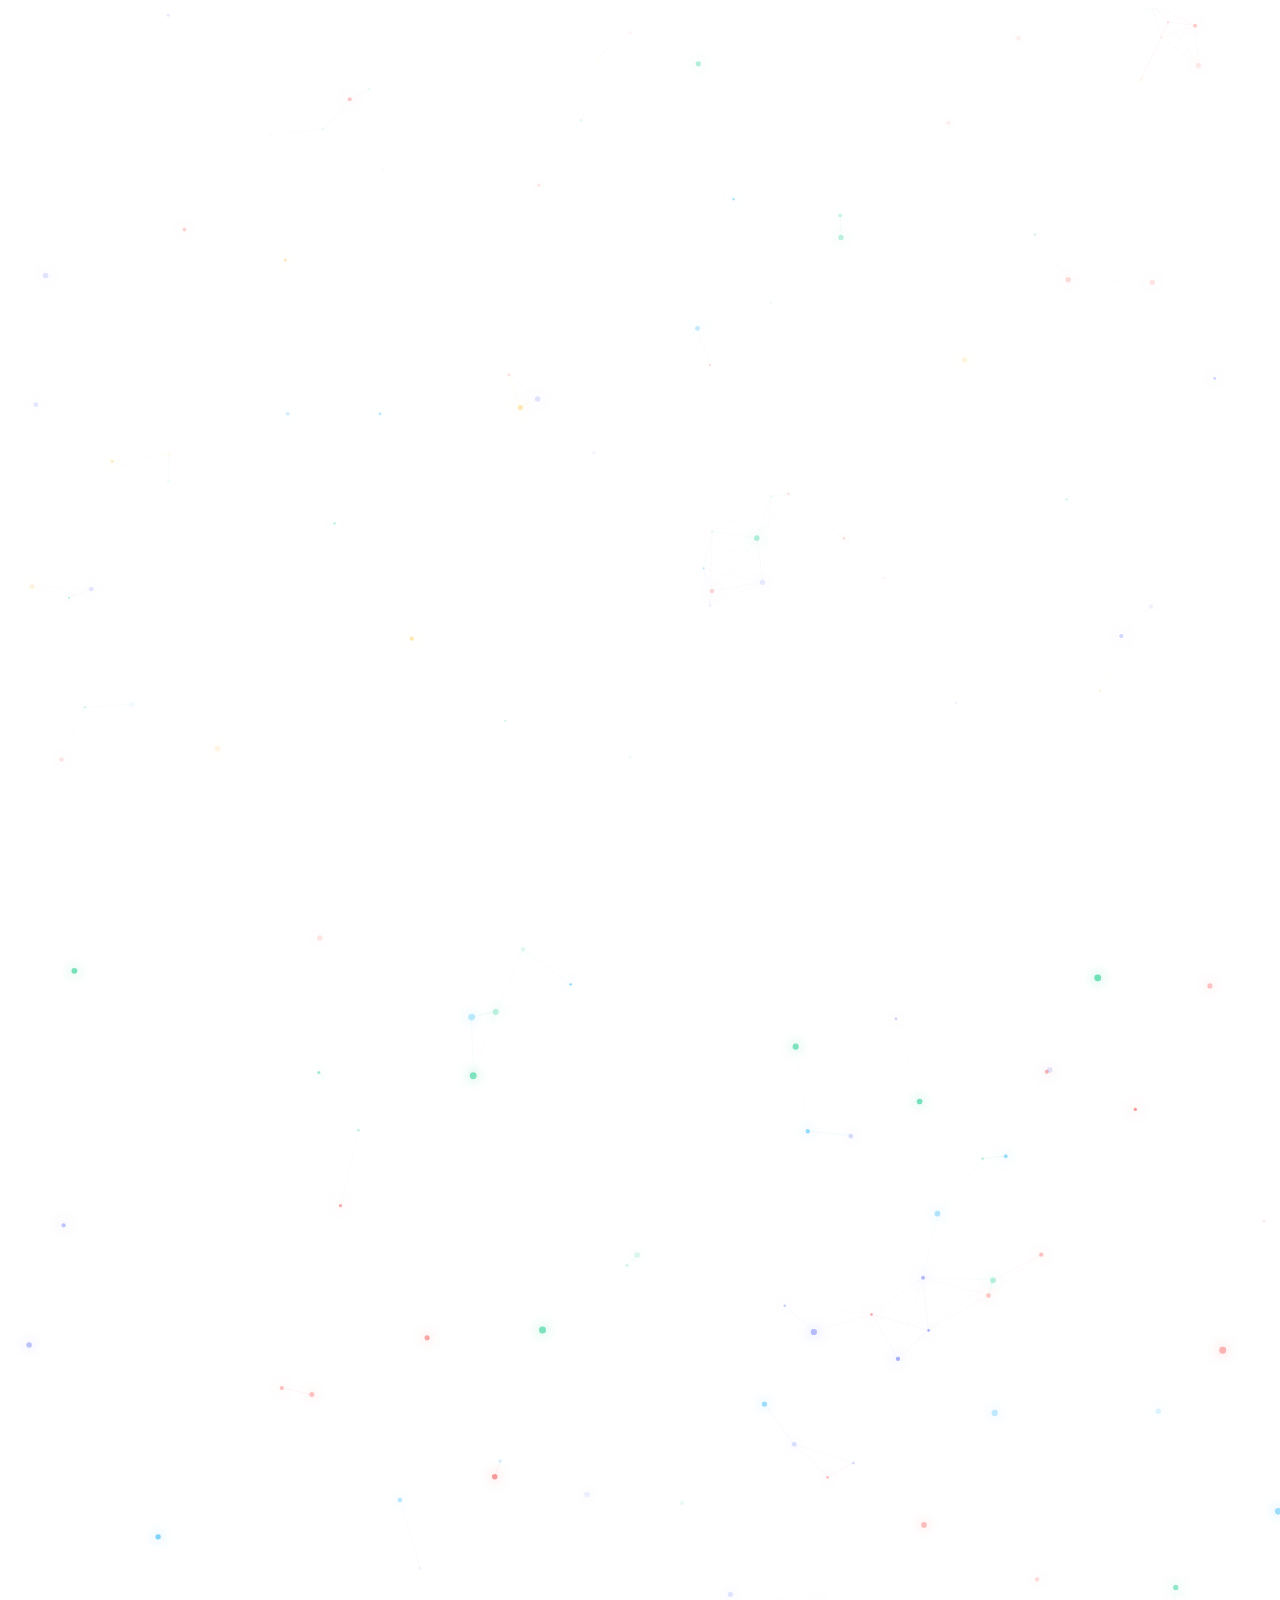
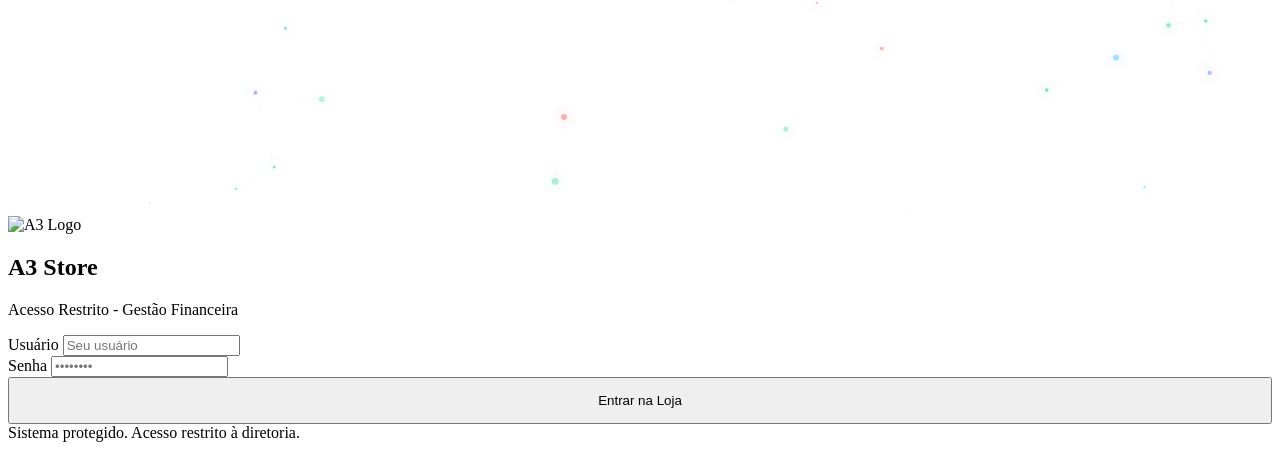
==== commit 6c78882b: "feat: atualiza campo CPF para Documento (CPF/CNPJ) e permite nulo" ====
--- a/src/main/resources/static/index.html
+++ b/src/main/resources/static/index.html
@@ -316,7 +316,7 @@
                 <thead>
                   <tr>
                     <th>Nome</th>
-                    <th>CPF</th>
+                    <th>Documento (CPF/CNPJ)</th>
                     <th>E-mail</th>
                     <th>Telefone</th>
                     <th>Ações</th>
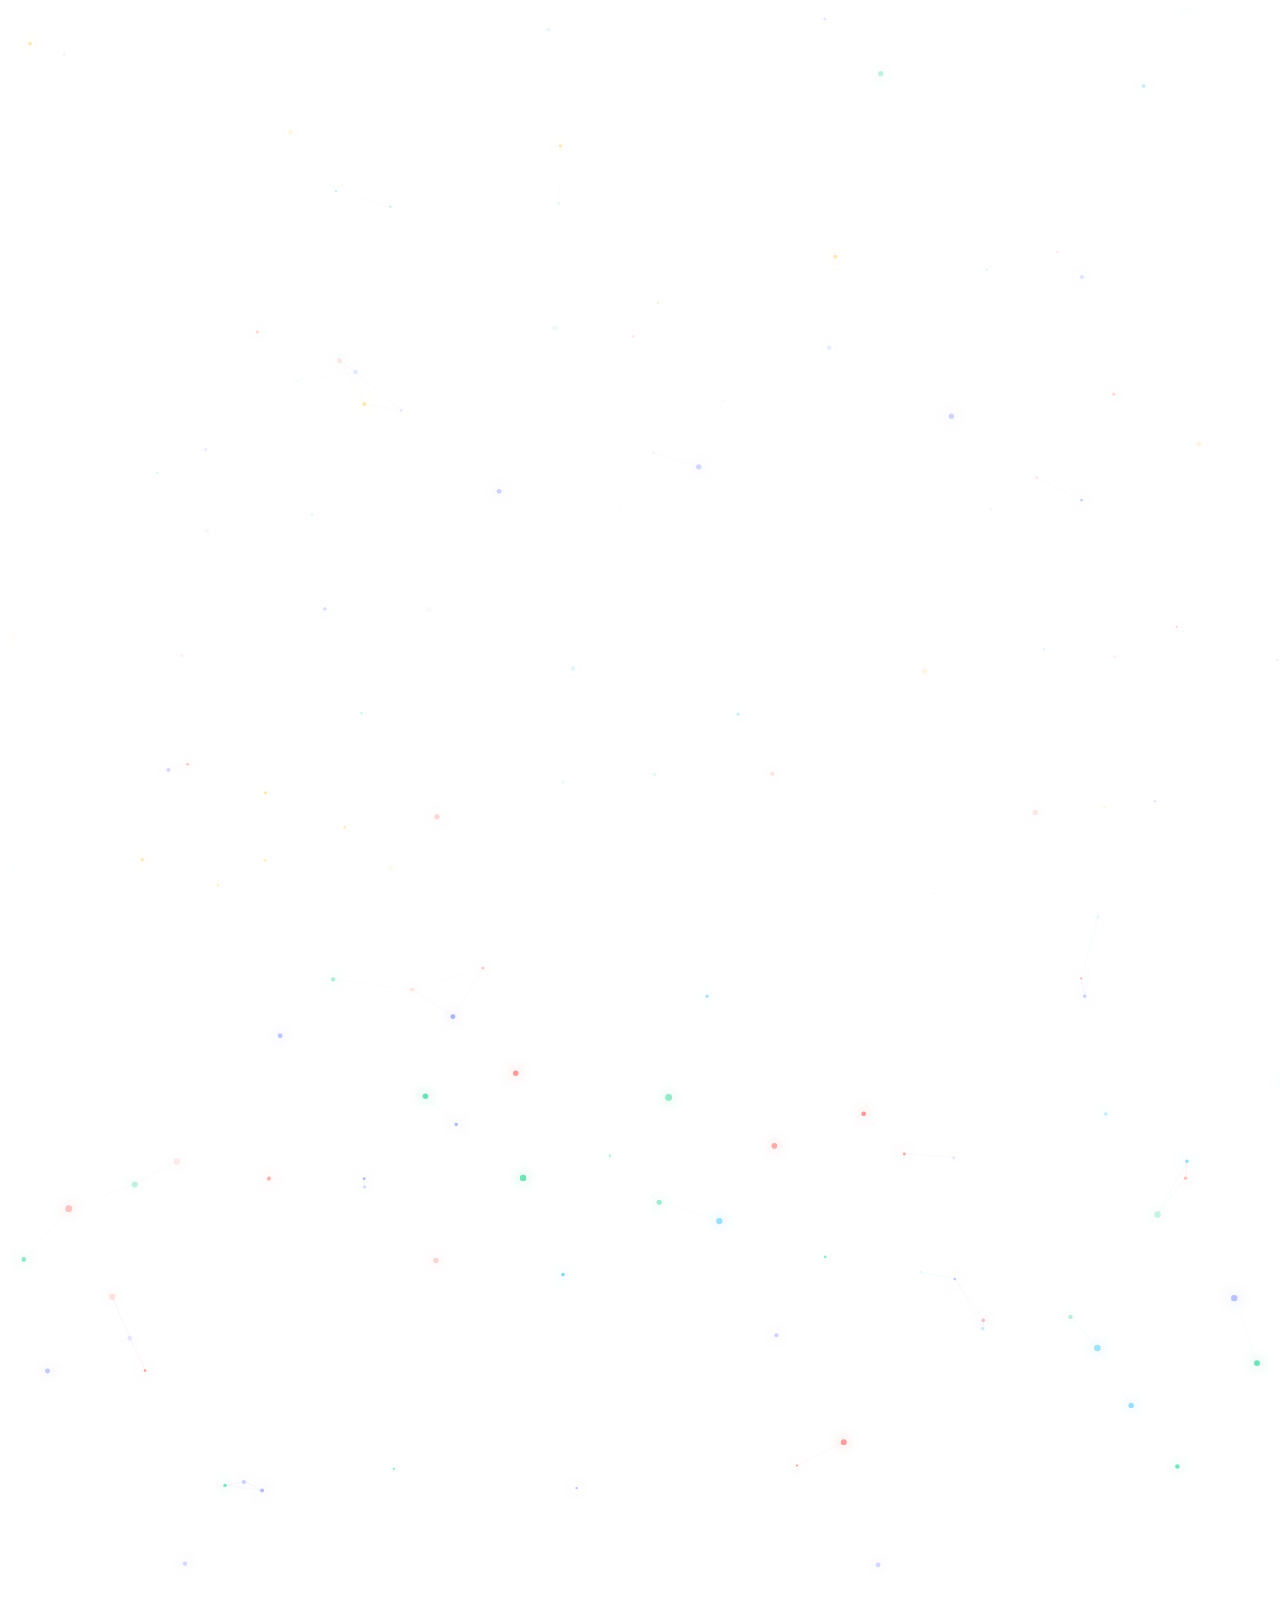
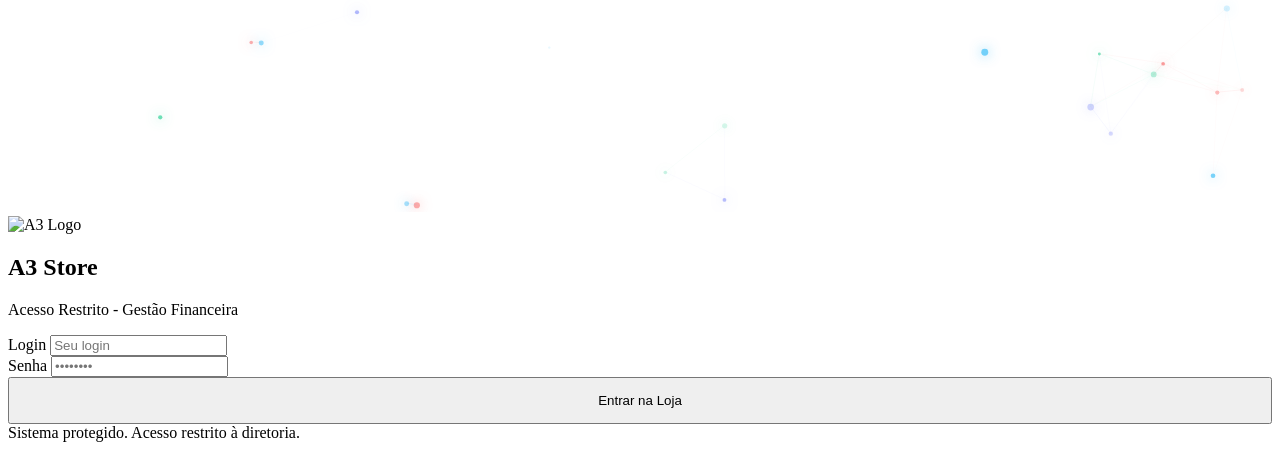
==== commit b08034df: "FIX - Servidor Ajustado" ====
--- a/src/main/resources/static/index.html
+++ b/src/main/resources/static/index.html
@@ -6,7 +6,7 @@
   <meta name="viewport" content="width=device-width, initial-scale=1.0">
   <title>Gestão Financeira - A3</title>
   <meta name="description" content="Sistema de gestão financeira, relatórios e visão de infraestrutura">
-  <link rel="stylesheet" href="/style.css?v=20260415-6">
+  <link rel="stylesheet" href="/style.css?v=20260511-charts">
   <link rel="icon"
     href="data:image/svg+xml,%3Csvg xmlns='http://www.w3.org/2000/svg' viewBox='0 0 32 32'%3E%3Crect width='32' height='32' rx='8' fill='%236366f1'/%3E%3Ctext x='16' y='21' font-size='13' text-anchor='middle' fill='white' font-family='Arial'%3EA3%3C/text%3E%3C/svg%3E">
   <script src="https://cdn.jsdelivr.net/npm/chart.js"></script>
@@ -37,8 +37,8 @@
 
       <form class="login-form" onsubmit="event.preventDefault(); handleLogin();">
         <div class="form-group">
-          <label class="form-label">Usuário</label>
-          <input type="text" id="login-user" class="form-input" placeholder="Seu usuário" required>
+          <label class="form-label">Login</label>
+          <input type="text" id="login-user" class="form-input" placeholder="Seu login" required>
         </div>
         <div class="form-group">
           <label class="form-label">Senha</label>
@@ -170,14 +170,14 @@
             <div class="nav-item" data-page="relatorios" onclick="navigateTo('relatorios')">
               Relatórios
             </div>
-            <div class="nav-item" data-page="usuarios" onclick="navigateTo('usuarios')">
-              Usuários
+            <div class="nav-item" data-page="usuarios" onclick="navigateTo('usuarios')" id="menu-usuarios">
+              Gestão de Acessos
             </div>
             <div class="nav-item" data-page="historico" onclick="navigateTo('historico')">
               Histórico
             </div>
-            <div class="nav-item" data-page="infraestrutura" onclick="navigateTo('infraestrutura')">
-              Ferramentas do Desenvolvedor
+            <div class="nav-item" data-page="infraestrutura" onclick="navigateTo('infraestrutura')" id="menu-infra">
+              Gestão de Infra (Supabase)
             </div>
           </nav>
 
@@ -235,9 +235,9 @@
           <div class="page-header">
             <div>
               <h1 class="page-title">Produtos</h1>
-              <p class="page-subtitle">Gerencie seu catálogo de produtos</p>
-            </div>
-            <button class="btn btn-primary" onclick="openProdutoModal()">Novo Produto</button>
+              <p class="page-subtitle">Catálogo central e controle de estoque</p>
+            </div>
+            <button class="btn btn-primary" id="btn-novo-produto" onclick="openProdutoModal()">Novo Produto</button>
           </div>
 
           <div class="card">
@@ -334,7 +334,7 @@
           <div class="page-header">
             <div>
               <h1 class="page-title">Relatórios</h1>
-              <p class="page-subtitle">Análises financeiras e de produtos</p>
+              <p class="page-subtitle">Análises financeiras, estoque e desempenho por vendedor</p>
             </div>
           </div>
 
@@ -367,13 +367,15 @@
               </div>
             </div>
           </div>
+
+          <div class="report-section" id="relatorio-usuarios-content"></div>
         </section>
 
         <section class="page" id="page-usuarios">
           <div class="page-header">
             <div>
-              <h1 class="page-title">Usuários</h1>
-              <p class="page-subtitle">Cadastro e gerenciamento de usuários (somente superusuário)</p>
+              <h1 class="page-title">Vendedores e Acessos</h1>
+              <p class="page-subtitle">Cadastro e gerenciamento de vendedores e acessos do sistema (somente superusuário)</p>
             </div>
             <button class="btn btn-ghost" onclick="loadUsuarios()">Atualizar</button>
           </div>
@@ -381,15 +383,15 @@
           <div class="grid-2">
             <div class="card">
               <div class="card-header">
-                <div class="card-title">Criar novo usuário</div>
-                <div class="card-subtitle">Defina o perfil e o nível de acesso de cada usuário</div>
+                <div class="card-title">Criar novo acesso</div>
+                <div class="card-subtitle">Defina o perfil e o nível de acesso de cada vendedor ou gestor</div>
               </div>
 
               <form class="form" onsubmit="event.preventDefault(); handleCreateUser();">
                 <div class="form-row">
                   <div class="form-group">
-                    <label class="form-label">Usuário</label>
-                    <input class="form-input" id="new-user-username" type="text" placeholder="ex: funcionario02"
+                    <label class="form-label">Login</label>
+                    <input class="form-input" id="new-user-username" type="text" placeholder="ex: vendedor7"
                       required>
                   </div>
                   <div class="form-group">
@@ -400,7 +402,7 @@
 
                 <div class="form-group">
                   <label class="form-label">Nome (opcional)</label>
-                  <input class="form-input" id="new-user-name" type="text" placeholder="Nome do funcionário">
+                  <input class="form-input" id="new-user-name" type="text" placeholder="Nome do vendedor">
                 </div>
 
                 <div class="form-group">
@@ -408,25 +410,25 @@
                   <select class="form-select" id="new-user-profile" required>
                     <option value="USER">Vendedor - gerencia próprias vendas</option>
                     <option value="ADMIN">Administrador - gerencia dados</option>
-                    <option value="SUPERUSER">Superusuário - gerencia usuários</option>
+                    <option value="SUPERUSER">Superusuário - gerencia acessos</option>
                   </select>
                 </div>
 
                 <div class="form-actions">
-                  <button type="submit" class="btn btn-primary">Criar usuário</button>
+                  <button type="submit" class="btn btn-primary">Criar acesso</button>
                 </div>
               </form>
             </div>
 
             <div class="card">
               <div class="card-header">
-                <div class="card-title">Lista de usuários</div>
-                <div class="card-subtitle">Usuários cadastrados no banco do Supabase</div>
+                <div class="card-title">Lista de acessos</div>
+                <div class="card-subtitle">Vendedores e gestores cadastrados no banco do Supabase</div>
               </div>
 
               <div id="usuarios-list" class="user-list">
                 <div class="loading-overlay">
-                  <div class="spinner"></div> Carregando usuários...
+                  <div class="spinner"></div> Carregando acessos...
                 </div>
               </div>
             </div>
@@ -482,7 +484,7 @@
         <section class="page" id="page-infraestrutura">
           <div class="page-header">
             <div>
-              <h1 class="page-title">Ferramentas do Desenvolvedor</h1>
+              <h1 class="page-title">Gestão de Infra (Supabase)</h1>
               <p class="page-subtitle">Stack da aplicação, conexões, banco e endpoints publicados</p>
             </div>
             <button class="btn btn-ghost" onclick="loadInfraestrutura()">Atualizar</button>
@@ -512,7 +514,7 @@
 
   </div> <!-- Fechamento da secure-app -->
 
-  <script src="/app.js?v=20260430-FIX"></script>
+  <script src="/app.js?v=20260511-RELATORIOS"></script>
   <script>
     (function () {
       const canvas = document.getElementById('global-bg-canvas');
@@ -587,4 +589,4 @@
   </script>
 </body>
 
-</html>+</html>
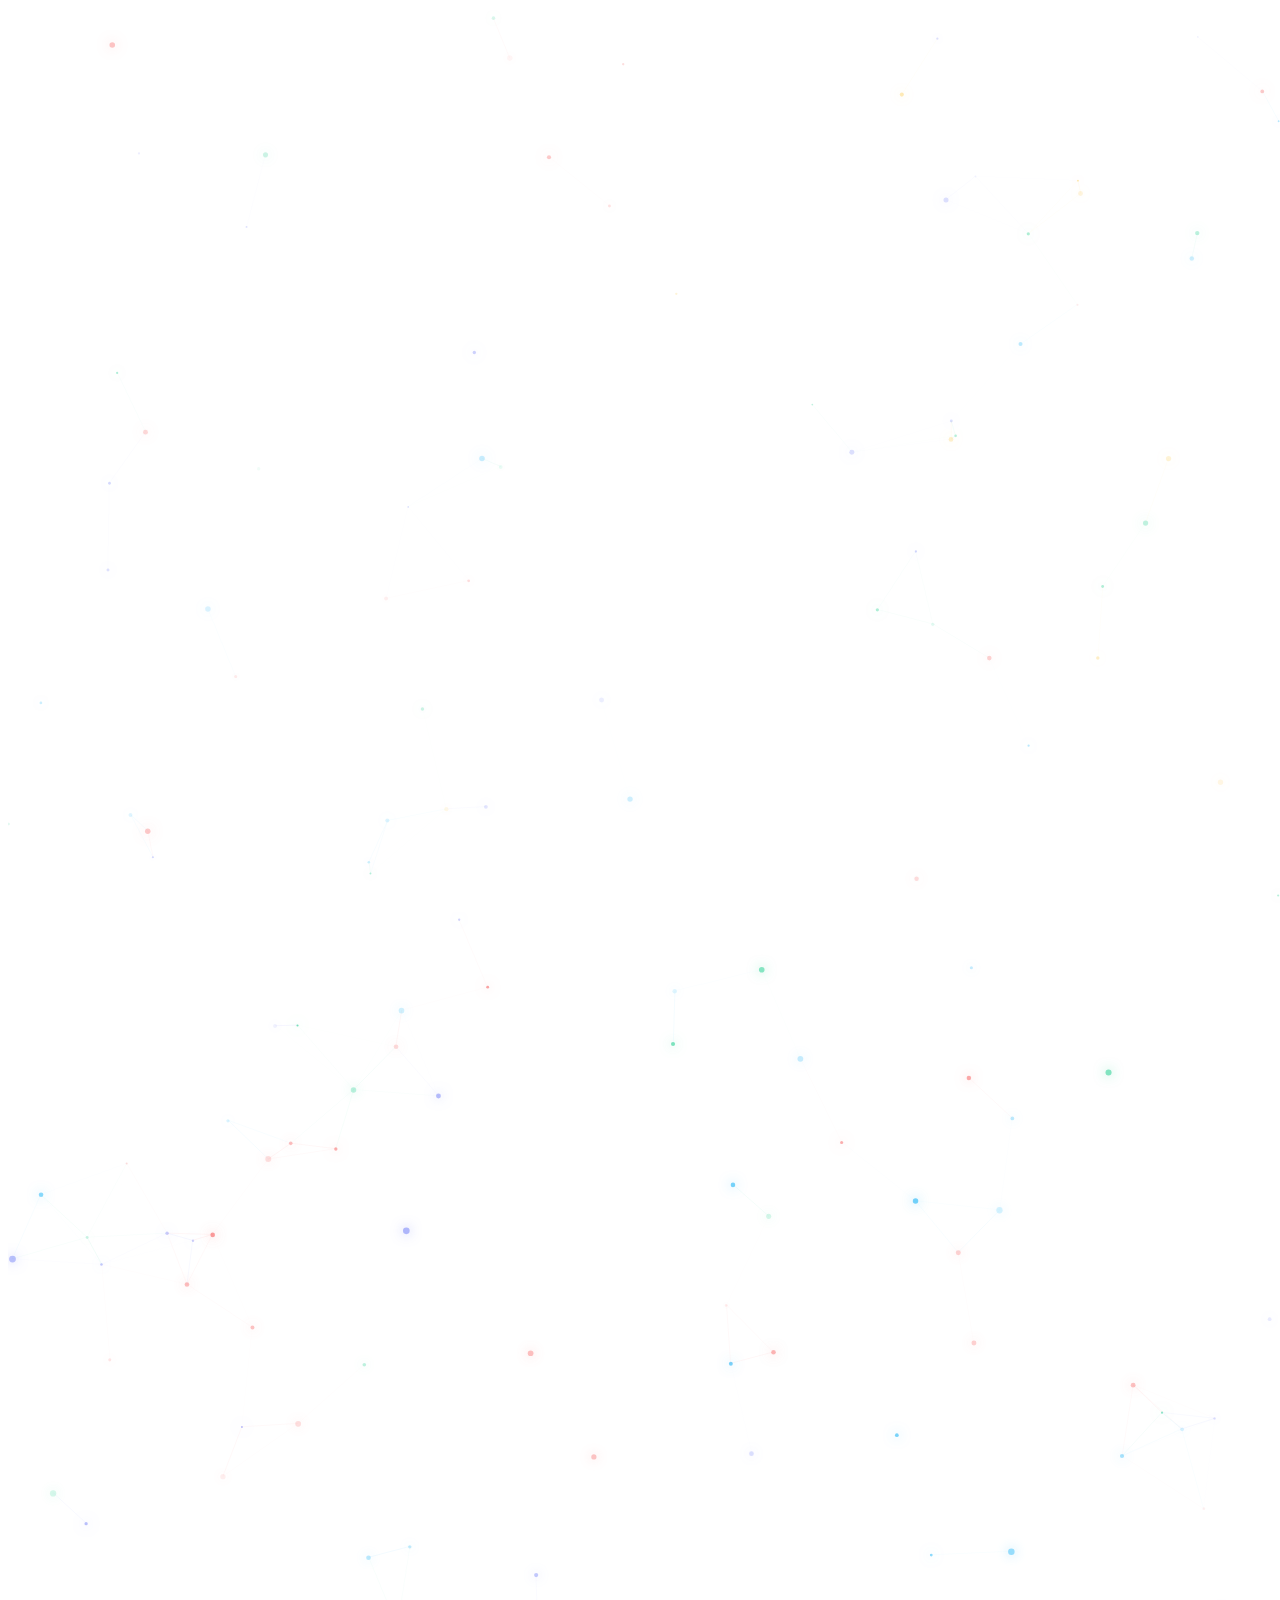
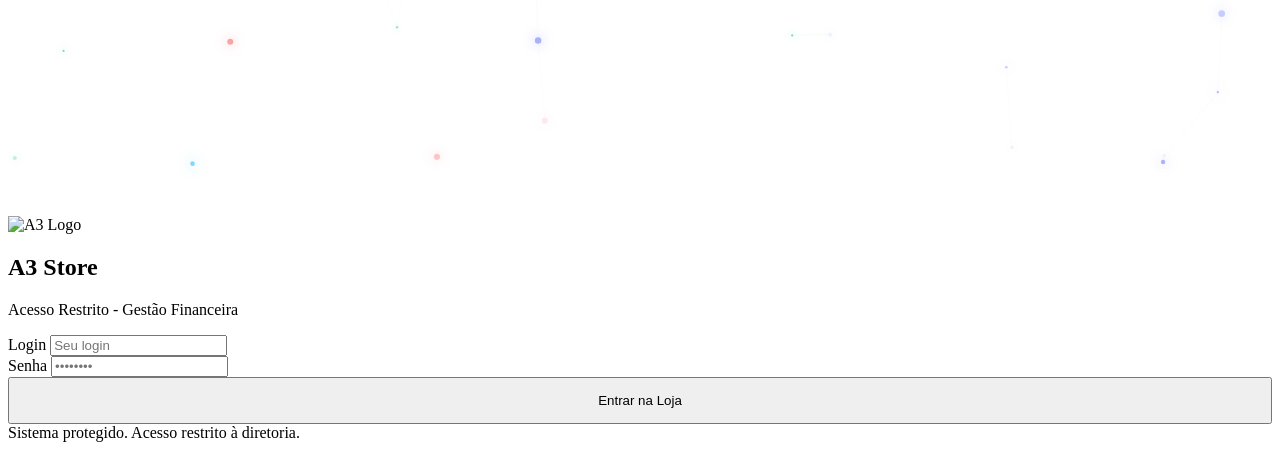
==== commit ff01fd42: "feat: Integrar atualizações do repositório remoto e corrigir testes" ====
--- a/src/main/resources/static/index.html
+++ b/src/main/resources/static/index.html
@@ -182,6 +182,13 @@
           </nav>
 
           <div class="top-actions">
+            <div id="notification-bell"
+              style="margin-right: 15px; cursor: pointer; position: relative; font-size: 20px; display: none;"
+              onclick="showNotifications()" title="Ver Avisos">
+              🔔
+              <span id="notification-badge"
+                style="display: none; position: absolute; top: -4px; right: -6px; background: var(--accent-danger); color: white; border-radius: 50%; font-size: 10px; padding: 2px 5px; font-weight: bold; border: 2px solid var(--bg-surface);">0</span>
+            </div>
             <div id="status-indicator" onclick="checkSystemHealth()" title="Conectado">
               <div class="status-pulse" id="status-dot"></div>
             </div>
@@ -217,7 +224,17 @@
 
           <div class="chart-container-row">
             <div class="chart-card line-chart-card">
-              <h3>Evolução Financeira</h3>
+              <div style="display: flex; justify-content: space-between; align-items: center; margin-bottom: 16px;">
+                <h3 style="margin: 0;">Evolução Financeira</h3>
+                <select id="chartMonthSelect" class="form-select"
+                  style="width: auto; padding: 4px 8px; font-size: 13px;"
+                  onchange="renderDashboardCharts(window.currentDashboardData)">
+                  <option value="7days">Últimos 7 dias</option>
+                  <option value="0">Este Mês</option>
+                  <option value="1">Mês Passado</option>
+                  <option value="2">2 Meses Atrás</option>
+                </select>
+              </div>
               <div class="canvas-wrapper clickable">
                 <canvas id="financialChart"></canvas>
               </div>
@@ -375,7 +392,8 @@
           <div class="page-header">
             <div>
               <h1 class="page-title">Vendedores e Acessos</h1>
-              <p class="page-subtitle">Cadastro e gerenciamento de vendedores e acessos do sistema (somente superusuário)</p>
+              <p class="page-subtitle">Cadastro e gerenciamento de vendedores e acessos do sistema (somente
+                superusuário)</p>
             </div>
             <button class="btn btn-ghost" onclick="loadUsuarios()">Atualizar</button>
           </div>
@@ -391,8 +409,7 @@
                 <div class="form-row">
                   <div class="form-group">
                     <label class="form-label">Login</label>
-                    <input class="form-input" id="new-user-username" type="text" placeholder="ex: vendedor7"
-                      required>
+                    <input class="form-input" id="new-user-username" type="text" placeholder="ex: vendedor7" required>
                   </div>
                   <div class="form-group">
                     <label class="form-label">Senha</label>
@@ -499,7 +516,7 @@
       </main>
     </div>
 
-    <div class="modal-overlay" id="modal-overlay" onclick="closeModal(event)">
+    <div class="modal-overlay" id="modal-overlay">
       <div class="modal" onclick="event.stopPropagation()">
         <div class="modal-header">
           <h2 class="modal-title" id="modal-title">Modal</h2>
@@ -514,7 +531,7 @@
 
   </div> <!-- Fechamento da secure-app -->
 
-  <script src="/app.js?v=20260511-RELATORIOS"></script>
+  <script src="/app.js?v=20260516-COMPRA-ZERO-ROBUST"></script>
   <script>
     (function () {
       const canvas = document.getElementById('global-bg-canvas');
@@ -589,4 +606,4 @@
   </script>
 </body>
 
-</html>
+</html>
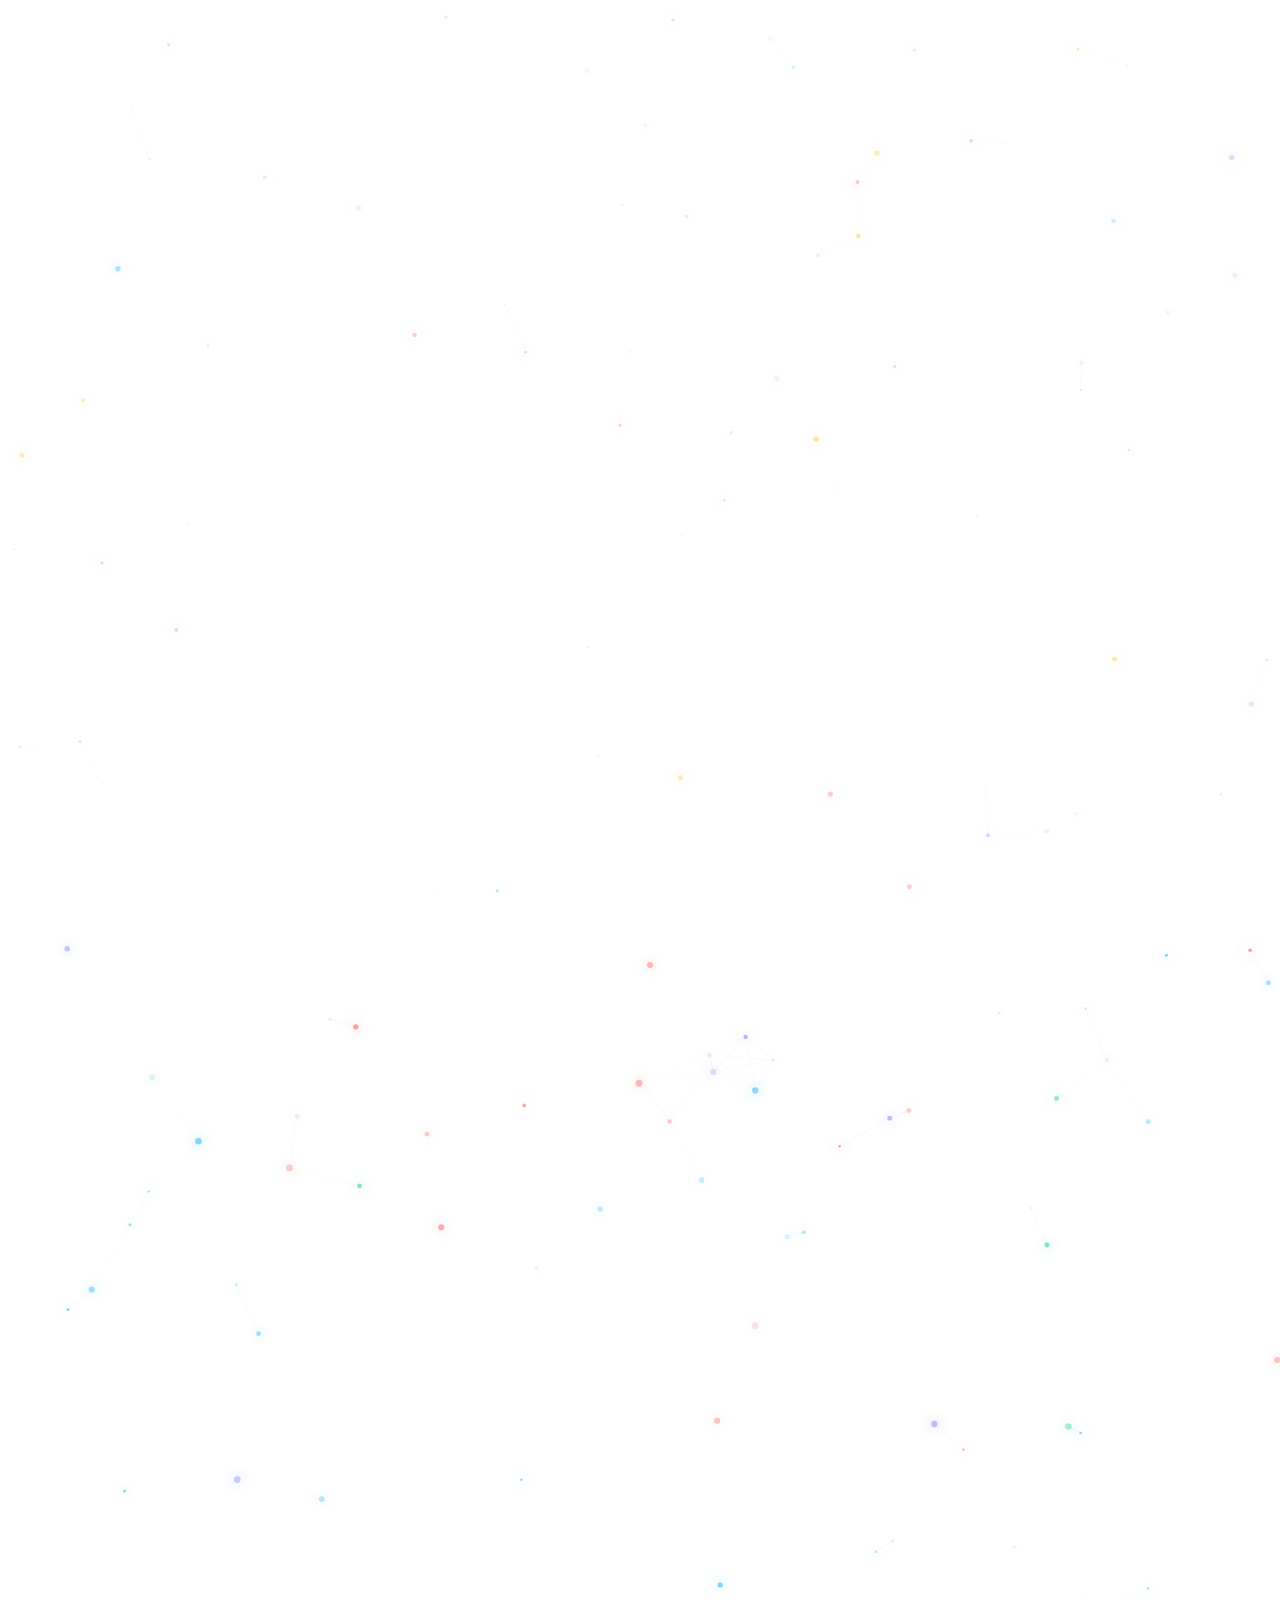
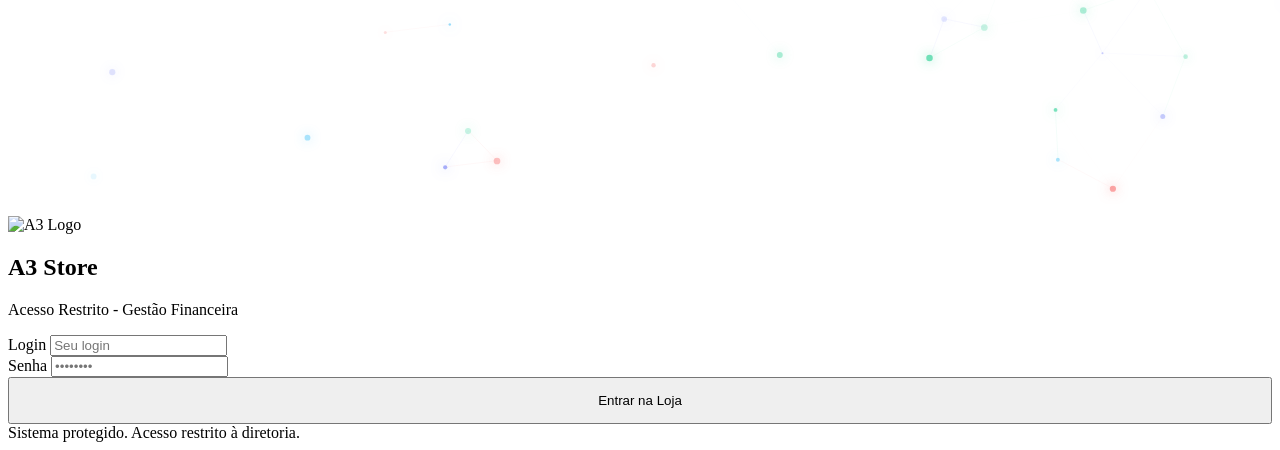
==== commit 8bab1051: "feat: integrando atualizações e novos recursos (fornecedores e configurações)" ====
--- a/src/main/resources/static/index.html
+++ b/src/main/resources/static/index.html
@@ -155,29 +155,35 @@
           </div>
 
           <nav class="top-menu">
-            <div class="nav-item active" data-page="dashboard" onclick="navigateTo('dashboard')">
+            <div class="nav-item active" data-page="dashboard" onclick="navigateTo('dashboard')" id="menu-dashboard">
               Dashboard
             </div>
-            <div class="nav-item" data-page="produtos" onclick="navigateTo('produtos')">
+            <div class="nav-item" data-page="produtos" onclick="navigateTo('produtos')" id="menu-produtos">
               Produtos
             </div>
-            <div class="nav-item" data-page="clientes" onclick="navigateTo('clientes')">
+            <div class="nav-item" data-page="clientes" onclick="navigateTo('clientes')" id="menu-clientes">
               Clientes
             </div>
-            <div class="nav-item" data-page="movimentacoes" onclick="navigateTo('movimentacoes')">
+            <div class="nav-item" data-page="fornecedores" onclick="navigateTo('fornecedores')" id="menu-fornecedores">
+              Fornecedores
+            </div>
+            <div class="nav-item" data-page="movimentacoes" onclick="navigateTo('movimentacoes')" id="menu-movimentacoes">
               Movimentações
             </div>
-            <div class="nav-item" data-page="relatorios" onclick="navigateTo('relatorios')">
+            <div class="nav-item" data-page="relatorios" onclick="navigateTo('relatorios')" id="menu-relatorios">
               Relatórios
             </div>
             <div class="nav-item" data-page="usuarios" onclick="navigateTo('usuarios')" id="menu-usuarios">
               Gestão de Acessos
             </div>
-            <div class="nav-item" data-page="historico" onclick="navigateTo('historico')">
+            <div class="nav-item" data-page="historico" onclick="navigateTo('historico')" id="menu-historico">
               Histórico
             </div>
             <div class="nav-item" data-page="infraestrutura" onclick="navigateTo('infraestrutura')" id="menu-infra">
               Gestão de Infra (Supabase)
+            </div>
+            <div class="nav-item" data-page="configuracoes" onclick="navigateTo('configuracoes')" id="menu-configuracoes">
+              Personalização
             </div>
           </nav>
 
@@ -192,8 +198,6 @@
             <div id="status-indicator" onclick="checkSystemHealth()" title="Conectado">
               <div class="status-pulse" id="status-dot"></div>
             </div>
-            <button class="btn btn-ghost btn-sm" onclick="openChangePasswordModal()" title="Trocar Minha Senha"
-              style="font-size: 14px; font-weight: 600; padding: 6px 14px; margin-right: 4px;">Trocar Senha</button>
             <button class="btn btn-ghost btn-sm" onclick="handleLogout()" title="Sair do Sistema"
               style="font-size: 14px; font-weight: 600; padding: 6px 14px;">Sair</button>
             <button class="mobile-menu-btn" id="mobile-menu-btn" onclick="toggleSidebar()">
@@ -254,7 +258,10 @@
               <h1 class="page-title">Produtos</h1>
               <p class="page-subtitle">Catálogo central e controle de estoque</p>
             </div>
-            <button class="btn btn-primary" id="btn-novo-produto" onclick="openProdutoModal()">Novo Produto</button>
+            <div style="display:flex; gap:10px; align-items:center;">
+              <input type="text" id="search-produtos" class="form-input" placeholder="🔍 Buscar produto..." style="width:220px;" oninput="filtrarTabela(this.value,'produtos-tbody',8)">
+              <button class="btn btn-primary" id="btn-novo-produto" onclick="openProdutoModal()">Novo Produto</button>
+            </div>
           </div>
 
           <div class="card">
@@ -296,7 +303,7 @@
               <h1 class="page-title">Movimentações Financeiras</h1>
               <p class="page-subtitle">Controle de entradas e saídas.</p>
             </div>
-            <button class="btn btn-primary" onclick="openMovimentacaoModal()">Nova Movimentação</button>
+            <button class="btn btn-primary" id="btn-nova-movimentacao" onclick="openMovimentacaoModal()">Nova Movimentação</button>
           </div>
 
           <div class="card">
@@ -320,7 +327,10 @@
               <h1 class="page-title">Clientes</h1>
               <p class="page-subtitle">Gestão de clientes e CRM</p>
             </div>
-            <button class="btn btn-primary" onclick="openClienteModal()">Novo Cliente</button>
+            <div style="display:flex; gap:10px; align-items:center;">
+              <input type="text" id="search-clientes" class="form-input" placeholder="🔍 Buscar cliente..." style="width:220px;" oninput="filtrarTabela(this.value,'clientes-table-body',5)">
+              <button class="btn btn-primary" onclick="openClienteModal()">Novo Cliente</button>
+            </div>
           </div>
 
           <div class="card">
@@ -333,13 +343,49 @@
                 <thead>
                   <tr>
                     <th>Nome</th>
-                    <th>Documento (CPF/CNPJ)</th>
+                    <th>CPF</th>
                     <th>E-mail</th>
                     <th>Telefone</th>
                     <th>Ações</th>
                   </tr>
                 </thead>
                 <tbody id="clientes-table-body">
+                  <!-- JS Render -->
+                </tbody>
+              </table>
+            </div>
+          </div>
+        </section>
+
+        <section class="page" id="page-fornecedores">
+          <div class="page-header">
+            <div>
+              <h1 class="page-title">Fornecedores</h1>
+              <p class="page-subtitle">Gestão de fornecedores parceiros</p>
+            </div>
+            <div style="display:flex; gap:10px; align-items:center;">
+              <input type="text" id="search-fornecedores" class="form-input" placeholder="🔍 Buscar fornecedor..." style="width:220px;" oninput="filtrarTabela(this.value,'fornecedores-table-body',5)">
+              <button class="btn btn-primary" onclick="openFornecedorModal()">Novo Fornecedor</button>
+            </div>
+          </div>
+
+          <div class="card">
+            <div class="card-header">
+              <span class="card-title">Base de Fornecedores</span>
+              <span id="fornecedores-count" class="badge badge-neutral">0 cadastrados</span>
+            </div>
+            <div class="table-wrapper">
+              <table>
+                <thead>
+                  <tr>
+                    <th>Nome</th>
+                    <th>Documento (CNPJ)</th>
+                    <th>E-mail</th>
+                    <th>Telefone</th>
+                    <th>Ações</th>
+                  </tr>
+                </thead>
+                <tbody id="fornecedores-table-body">
                   <!-- JS Render -->
                 </tbody>
               </table>
@@ -513,6 +559,71 @@
             </div>
           </div>
         </section>
+        <section class="page" id="page-configuracoes">
+          <div class="page-header">
+            <div>
+              <h1 class="page-title">Personalização de Marca</h1>
+              <p class="page-subtitle">Configure o layout e a identidade visual da aplicação (QA)</p>
+            </div>
+            <button class="btn btn-primary" onclick="salvarConfiguracaoApp()">Salvar Configurações</button>
+          </div>
+
+          <div class="card" style="padding: 20px;">
+            <div class="form-group">
+              <label class="form-label">Nome da Aplicação</label>
+              <input type="text" id="config-nome-app" class="form-input" placeholder="Ex: A3 Store">
+            </div>
+
+            <div class="grid-2">
+              <div class="form-group">
+                <label class="form-label">Logo da Aplicação (Obrigatório PNG, máx 2MB, Resolução Ideal: 250x80)</label>
+                <input type="file" id="config-logo" class="form-input" accept="image/png" onchange="previewImagem(this, 'preview-logo')">
+                <img id="preview-logo" style="margin-top: 10px; max-height: 80px; max-width: 100%; border: 1px dashed var(--border); padding: 5px; display: none;">
+              </div>
+              <div class="form-group">
+                <label class="form-label">Imagem de Fundo (PNG/JPG, máx 3MB, Resolução Ideal: 1920x1080)</label>
+                <input type="file" id="config-fundo" class="form-input" accept="image/png, image/jpeg" onchange="previewImagem(this, 'preview-fundo')">
+                <img id="preview-fundo" style="margin-top: 10px; max-height: 80px; max-width: 100%; border: 1px dashed var(--border); padding: 5px; display: none;">
+              </div>
+            </div>
+
+            <h3 style="margin-top: 20px; border-bottom: 1px solid var(--border); padding-bottom: 10px;">Textos de Botões e Menus</h3>
+            <div class="grid-2">
+              <div class="form-group">
+                <label class="form-label">Texto do Menu Dashboard</label>
+                <input type="text" id="config-btn-dashboard" class="form-input" placeholder="Dashboard">
+              </div>
+              <div class="form-group">
+                <label class="form-label">Texto do Menu Produtos</label>
+                <input type="text" id="config-btn-produtos" class="form-input" placeholder="Produtos">
+              </div>
+              <div class="form-group">
+                <label class="form-label">Texto do Menu Clientes</label>
+                <input type="text" id="config-btn-clientes" class="form-input" placeholder="Clientes">
+              </div>
+              <div class="form-group">
+                <label class="form-label">Texto do Menu Movimentações</label>
+                <input type="text" id="config-btn-movimentacoes" class="form-input" placeholder="Movimentações">
+              </div>
+              <div class="form-group">
+                <label class="form-label">Texto do Menu Gestão de Acessos</label>
+                <input type="text" id="config-btn-usuarios" class="form-input" placeholder="Gestão de Acessos">
+              </div>
+              <div class="form-group">
+                <label class="form-label">Texto do Menu Histórico</label>
+                <input type="text" id="config-btn-historico" class="form-input" placeholder="Histórico">
+              </div>
+              <div class="form-group">
+                <label class="form-label">Botão Novo Produto</label>
+                <input type="text" id="config-btn-produto" class="form-input" placeholder="Novo Produto">
+              </div>
+              <div class="form-group">
+                <label class="form-label">Botão Nova Movimentação</label>
+                <input type="text" id="config-btn-venda" class="form-input" placeholder="Nova Movimentação">
+              </div>
+            </div>
+          </div>
+        </section>
       </main>
     </div>
 
@@ -531,7 +642,7 @@
 
   </div> <!-- Fechamento da secure-app -->
 
-  <script src="/app.js?v=20260516-COMPRA-ZERO-ROBUST"></script>
+  <script src="/app.js?v=20260517-WHITE-LABEL-V3"></script>
   <script>
     (function () {
       const canvas = document.getElementById('global-bg-canvas');
